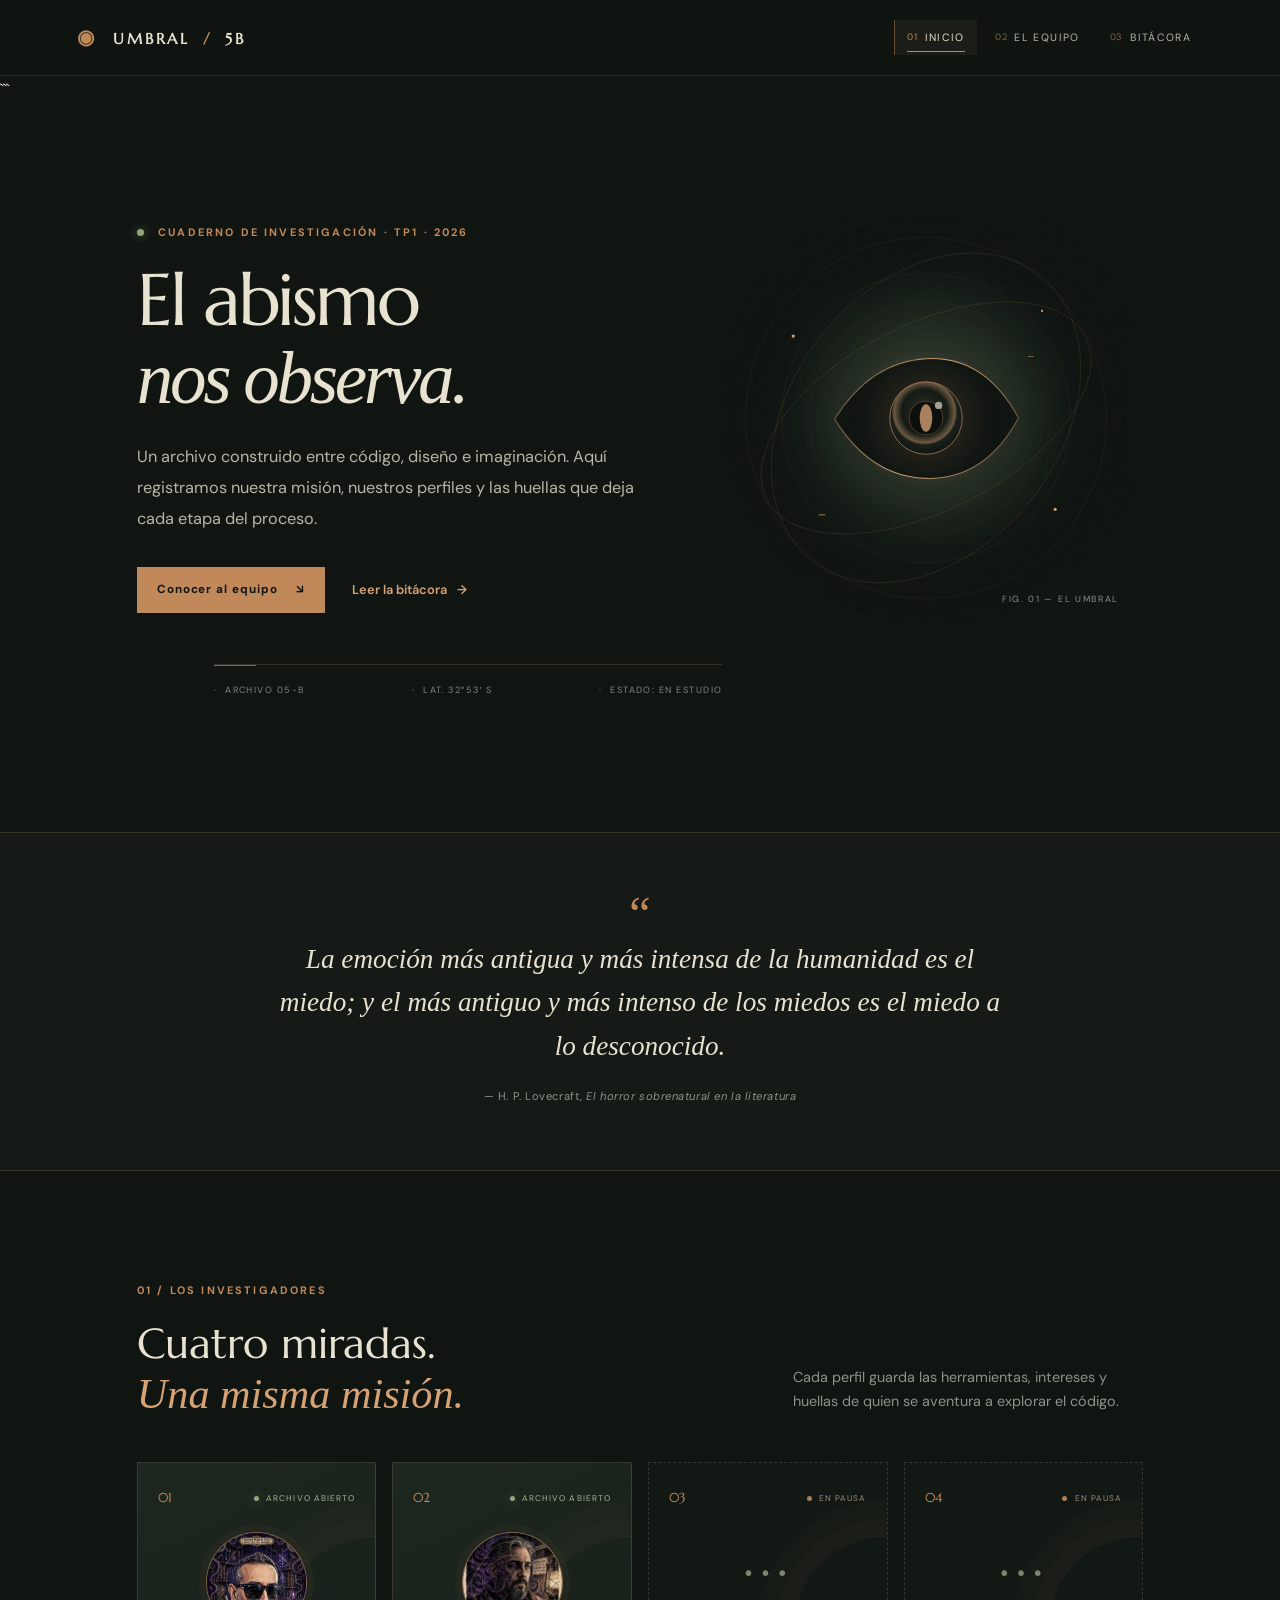
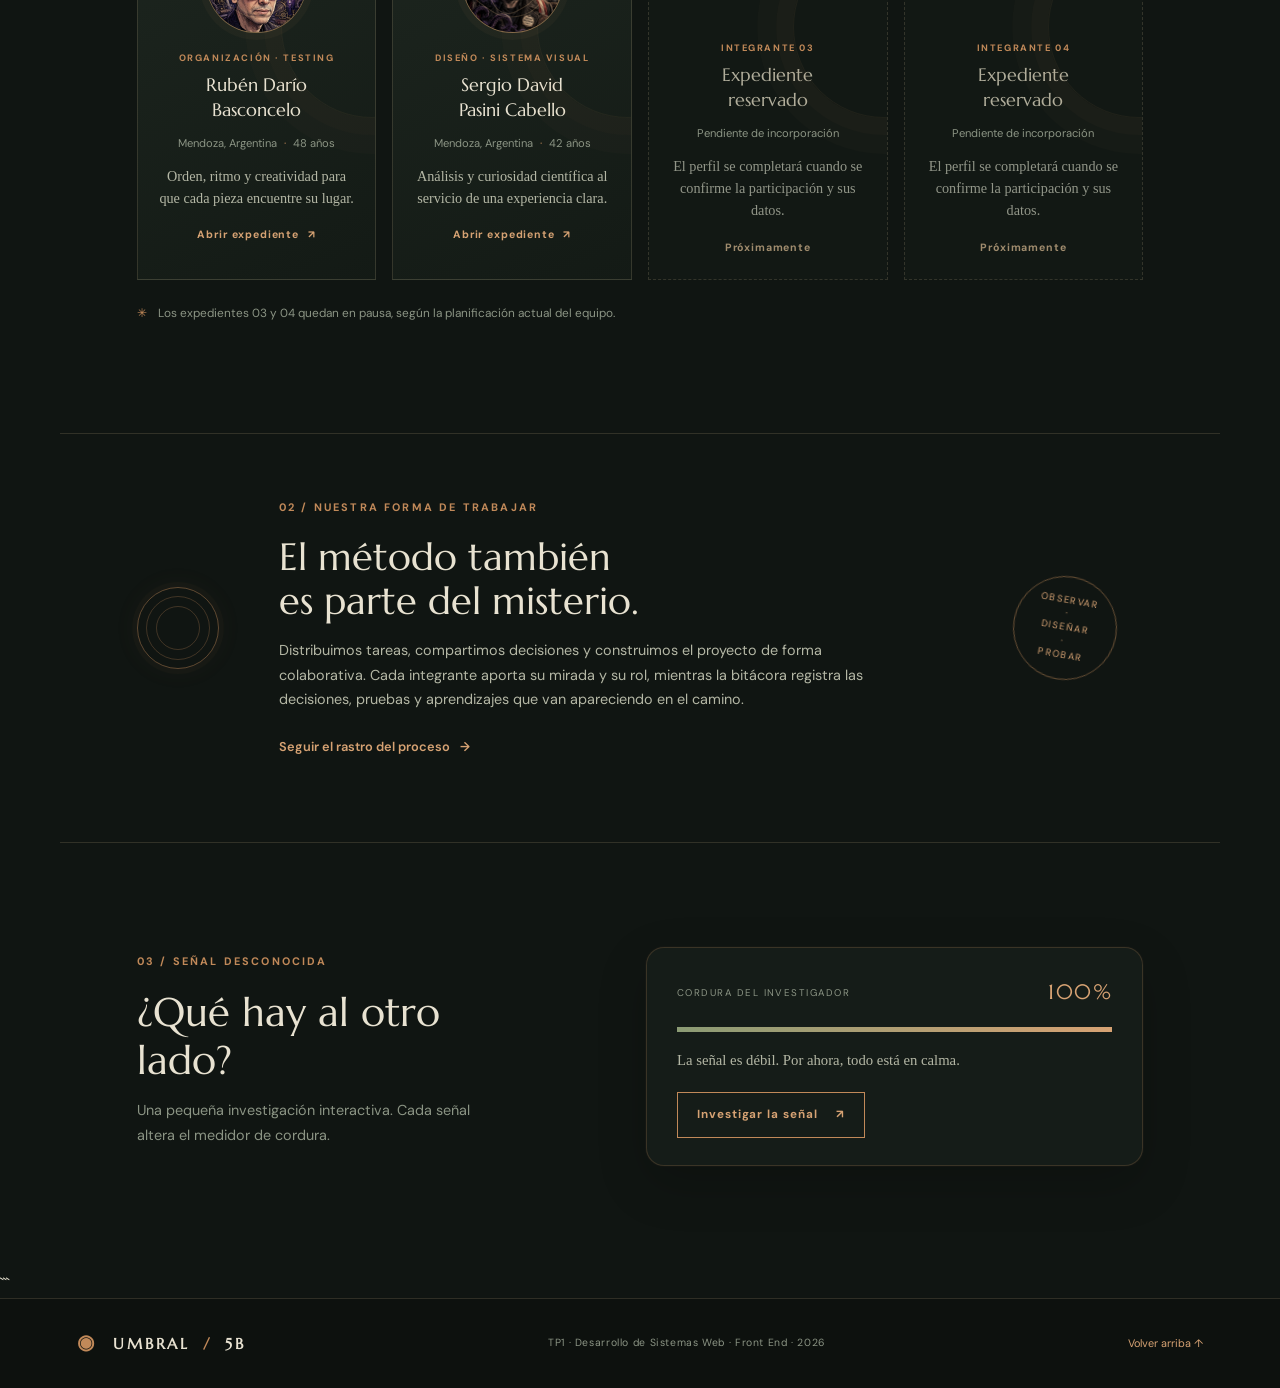
==== index.html @ a0d0832b "Merge branch 'main' of https://github.com/VaskoVegan/tp1-lovecraft-web" ====
<!doctype html>

<html lang="es">
  <head>
    <meta charset="utf-8" />
    <meta name="viewport" content="width=device-width, initial-scale=1" />
    <meta name="theme-color" content="#101512" />
    <meta
      name="description"
      content="Archivo de campo del equipo: un proyecto de Front End inspirado en los relatos de H. P. Lovecraft."
    />
    <title>Archivo de campo — Umbral 5B</title>
    <link rel="preconnect" href="https://fonts.googleapis.com" />
    <link rel="preconnect" href="https://fonts.gstatic.com" crossorigin />
    <link
      href="https://fonts.googleapis.com/css2?family=DM+Sans:wght@400;500;600;700&family=IM+Fell+English:ital@0;1&family=Marcellus&display=swap"
      rel="stylesheet"
    />
    <link rel="stylesheet" href="css/style.css" />
  </head>
  <body>
    <a class="skip-link" href="#contenido">Saltar al contenido</a>

    <nav class="navbar" aria-label="Navegación principal">
      <a class="brand" href="index.html"
        ><span class="brand-mark" aria-hidden="true">◉</span> UMBRAL
        <span class="brand-divider">/</span> 5B</a
      >
      <button
        class="menu-toggle"
        type="button"
        aria-expanded="false"
        aria-controls="nav-links"
        aria-label="Abrir menú"
      >
        ☰
      </button>
      <ul class="nav-links" id="nav-links">
        <li>
          <a class="active" href="index.html" aria-current="page">Inicio</a>
        </li>
        <li><a href="#equipo">El equipo</a></li>
        <li><a href="bitacora.html">Bitácora</a></li>
      </ul>
    </nav>

    <main id="contenido">
      ```
      <header class="hero hero-home">
        <div class="hero-copy">
          <p class="eyebrow">
            <span class="status-dot"></span> CUADERNO DE INVESTIGACIÓN · TP1 ·
            2026
          </p>
          <h1>El abismo<br /><em>nos observa.</em></h1>
          <p class="hero-lead">
            Un archivo construido entre código, diseño e imaginación. Aquí
            registramos nuestra misión, nuestros perfiles y las huellas que deja
            cada etapa del proceso.
          </p>

          <div class="hero-actions">
            <a class="button button-primary" href="#equipo"
              >Conocer al equipo <span aria-hidden="true">↘</span></a
            >
            <a class="text-link" href="bitacora.html"
              >Leer la bitácora <span aria-hidden="true">→</span></a
            >
          </div>
        </div>

        <div class="hero-art">
          <img
            class="hero-illustration"
            src="img/umbral.svg"
            alt="Ilustración de un ojo antiguo rodeado de anillos y corrientes abisales"
          />
          <span class="art-caption">FIG. 01 — EL UMBRAL</span>
        </div>

        <div class="hero-index">
          <span>ARCHIVO 05-B</span>
          <span>LAT. 32°53′ S</span>
          <span>ESTADO: EN ESTUDIO</span>
        </div>
      </header>

      <section class="quote-band" aria-label="Cita literaria">
        <span class="quote-mark">“</span>
        <blockquote>
          La emoción más antigua y más intensa de la humanidad es el miedo; y el
          más antiguo y más intenso de los miedos es el miedo a lo desconocido.
        </blockquote>
        <cite
          >— H. P. Lovecraft,
          <em>El horror sobrenatural en la literatura</em></cite
        >
      </section>

      <section class="section team-section" id="equipo">
        <div class="section-heading">
          <div>
            <p class="eyebrow">01 / LOS INVESTIGADORES</p>
            <h2>Cuatro miradas.<br /><em>Una misma misión.</em></h2>
          </div>
          <p class="section-intro">
            Cada perfil guarda las herramientas, intereses y huellas de quien se
            aventura a explorar el código.
          </p>
        </div>

        <div class="team-grid">
          <!-- RUBÉN -->
          <article class="member-card member-one">
            <div class="card-top">
              <span class="card-number">01</span>
              <span class="card-status"><i></i> ARCHIVO ABIERTO</span>
            </div>

            <div class="avatar avatar-one" aria-hidden="true">
              <img
                src="img/avatares/Avatar01.jpg"
                alt="Rubén Darío Basconcelo"
              />
            </div>

            <p class="card-kicker">ORGANIZACIÓN · TESTING</p>

            <h3>Rubén Darío<br />Basconcelo</h3>

            <p class="card-meta">Mendoza, Argentina <span>·</span> 48 años</p>

            <p class="card-description">
              Orden, ritmo y creatividad para que cada pieza encuentre su lugar.
            </p>

            <a class="card-link" href="integrante1.html"
              >Abrir expediente <span>↗</span></a
            >
          </article>

          <!-- SERGIO -->
          <article class="member-card member-two">
            <div class="card-top">
              <span class="card-number">02</span>
              <span class="card-status"><i></i> ARCHIVO ABIERTO</span>
            </div>

            <div class="avatar avatar-two" aria-hidden="true">
              <img
                src="img/avatares/Avatar02.jpg"
                alt="Sergio David Pasini Cabello"
              />
            </div>

            <p class="card-kicker">DISEÑO · SISTEMA VISUAL</p>

            <h3>Sergio David<br />Pasini Cabello</h3>

            <p class="card-meta">Mendoza, Argentina <span>·</span> 42 años</p>

            <p class="card-description">
              Análisis y curiosidad científica al servicio de una experiencia
              clara.
            </p>

            <a class="card-link" href="integrante2.html"
              >Abrir expediente <span>↗</span></a
            >
          </article>

          <!-- INTEGRANTE 03 -->
          <article class="member-card member-pending">
            <div class="card-top">
              <span class="card-number">03</span>
              <span class="card-status status-pending"><i></i> EN PAUSA</span>
            </div>

            <div class="pending-symbol" aria-hidden="true">···</div>

            <p class="card-kicker">INTEGRANTE 03</p>

            <h3>Expediente<br />reservado</h3>

            <p class="card-meta">Pendiente de incorporación</p>

            <p class="card-description">
              El perfil se completará cuando se confirme la participación y sus
              datos.
            </p>

            <span class="card-link card-link-muted">Próximamente</span>
          </article>

          <!-- INTEGRANTE 04 -->
          <article class="member-card member-pending">
            <div class="card-top">
              <span class="card-number">04</span>
              <span class="card-status status-pending"><i></i> EN PAUSA</span>
            </div>

            <div class="pending-symbol" aria-hidden="true">···</div>

            <p class="card-kicker">INTEGRANTE 04</p>

            <h3>Expediente<br />reservado</h3>

            <p class="card-meta">Pendiente de incorporación</p>

            <p class="card-description">
              El perfil se completará cuando se confirme la participación y sus
              datos.
            </p>

            <span class="card-link card-link-muted">Próximamente</span>
          </article>
        </div>

        <p class="pending-note">
          <span aria-hidden="true">✳</span> Los expedientes 03 y 04 quedan en
          pausa, según la planificación actual del equipo.
        </p>
      </section>

      <section class="mission-section">
        <div class="mission-symbol" aria-hidden="true">⌖</div>

        <div>
          <p class="eyebrow">02 / NUESTRA FORMA DE TRABAJAR</p>
          <h2>El método también<br />es parte del misterio.</h2>
          <p>
            Distribuimos tareas, compartimos decisiones y construimos el
            proyecto de forma colaborativa. Cada integrante aporta su mirada y
            su rol, mientras la bitácora registra las decisiones, pruebas y
            aprendizajes que van apareciendo en el camino.
          </p>
          <a class="text-link" href="bitacora.html"
            >Seguir el rastro del proceso <span>→</span></a
          >
        </div>

        <div class="mission-stamp">
          OBSERVAR<br />
          ·<br />
          DISEÑAR<br />
          ·<br />
          PROBAR
        </div>
      </section>

      <section class="interactive-section" aria-labelledby="signal-title">
        <div>
          <p class="eyebrow">03 / SEÑAL DESCONOCIDA</p>
          <h2 id="signal-title">¿Qué hay al otro lado?</h2>
          <p>
            Una pequeña investigación interactiva. Cada señal altera el medidor
            de cordura.
          </p>
        </div>

        <div class="signal-panel">
          <div class="signal-readout">
            <span>CORDURA DEL INVESTIGADOR</span>
            <strong id="sanity-value">100%</strong>
          </div>

          <div
            class="sanity-track"
            role="progressbar"
            aria-label="Nivel de cordura"
            aria-valuemin="0"
            aria-valuemax="100"
            aria-valuenow="100"
          >
            <span id="sanity-bar"></span>
          </div>

          <p id="sanity-text" aria-live="polite">
            La señal es débil. Por ahora, todo está en calma.
          </p>

          <button
            class="button button-outline"
            id="btn-investigate"
            type="button"
          >
            Investigar la señal <span>↗</span>
          </button>
        </div>
      </section>
      ```
    </main>

    <footer class="site-footer">
      <a class="brand" href="index.html"
        ><span class="brand-mark">◉</span> UMBRAL
        <span class="brand-divider">/</span> 5B</a
      >
      <p>TP1 · Desarrollo de Sistemas Web · Front End · 2026</p>
      <a class="back-top" href="#contenido">Volver arriba ↑</a>
    </footer>

    <script src="js/index.js" defer></script>
  </body>
</html>
---- css/style.css ----
:root {
  color-scheme: dark;
  --ink: #101512;
  --ink-raised: #151c18;
  --ink-soft: #1b241e;
  --paper: #e8e2d1;
  --paper-dim: #b4b7a5;
  --muted: #8b9484;
  --copper: #c18959;
  --copper-bright: #d6a273;
  --line: rgba(210, 190, 151, 0.17);
  --display: "Marcellus", Georgia, serif;
  --serif: "IM Fell English", Georgia, serif;
  --sans: "DM Sans", Arial, sans-serif;
  --wrap: 1160px;
  --nav-height: 76px;
}
* {
  box-sizing: border-box;
}
html {
  scroll-behavior: smooth;
  scroll-padding-top: calc(var(--nav-height) + 16px);
}
body {
  margin: 0;
  background: var(--ink);
  color: var(--paper);
  font-family: var(--sans);
  font-size: 16px;
  line-height: 1.7;
  overflow-x: hidden;
}
body::before {
  position: fixed;
  inset: 0;
  z-index: -1;
  pointer-events: none;
  content: "";
  opacity: 0.2;
  background-image: radial-gradient(
    rgba(228, 210, 171, 0.14) 0.55px,
    transparent 0.55px
  );
  background-size: 5px 5px;
}
a {
  color: inherit;
}
button {
  font: inherit;
}
.skip-link {
  position: absolute;
  top: -100px;
  left: 12px;
  z-index: 1200;
  padding: 10px 16px;
  background: var(--paper);
  color: var(--ink);
}
.skip-link:focus {
  top: 12px;
}
.navbar {
  height: var(--nav-height);
  padding: 0 max(6vw, calc((100vw - var(--wrap)) / 2));
  display: flex;
  align-items: center;
  justify-content: space-between;
  position: sticky;
  top: 0;
  z-index: 100;
  background: rgba(16, 21, 18, 0.91);
  backdrop-filter: blur(14px);
  border-bottom: 1px solid var(--line);
}
.brand {
  text-decoration: none;
  font-family: var(--display);
  font-size: 0.91rem;
  letter-spacing: 0.19em;
  font-weight: 700;
  white-space: nowrap;
}
.brand-mark {
  color: var(--copper);
  font-size: 1.25rem;
  margin-right: 9px;
}
.brand-divider {
  color: var(--copper);
  padding: 0 5px;
}
.nav-links {
  display: flex;
  align-items: center;
  gap: 34px;
  list-style: none;
  padding: 0;
  margin: 0;
}
.nav-links a {
  text-decoration: none;
  color: var(--paper-dim);
  font-size: 0.78rem;
  letter-spacing: 0.08em;
  transition: color 0.2s;
}
.nav-links a:hover,
.nav-links a.active {
  color: var(--copper-bright);
}
.menu-toggle {
  display: none;
  color: var(--paper);
  border: 1px solid var(--line);
  background: transparent;
  padding: 7px 12px;
}
.hero {
  max-width: var(--wrap);
  margin: auto;
  position: relative;
}
.hero-home {
  min-height: 610px;
  padding: 105px 6vw 105px;
  display: grid;
  grid-template-columns: 1.08fr 0.92fr;
  align-items: center;
  gap: 5vw;
}
.hero-copy {
  position: relative;
  z-index: 1;
}
.eyebrow {
  margin: 0 0 19px;
  color: var(--copper);
  font-size: 0.68rem;
  letter-spacing: 0.2em;
  font-weight: 700;
}
.status-dot,
.card-status i {
  display: inline-block;
  width: 7px;
  height: 7px;
  border-radius: 50%;
  background: #93a77b;
  box-shadow: 0 0 10px rgba(147, 167, 123, 0.55);
  margin-right: 9px;
}
.hero h1,
.journal-hero h1,
.profile-hero h1 {
  font-family: var(--display);
  font-weight: 400;
  font-size: clamp(3rem, 5.7vw, 5.35rem);
  line-height: 1.07;
  letter-spacing: -0.045em;
  margin: 0 0 24px;
}
.hero h1 em,
.journal-hero h1 em,
.profile-hero h1 em {
  font-family: var(--serif);
  font-weight: 400;
  color: var(--copper-bright);
}
.hero-lead {
  color: var(--paper-dim);
  font-size: 1.02rem;
  line-height: 1.9;
  max-width: 530px;
}
.hero-actions {
  display: flex;
  align-items: center;
  gap: 27px;
  margin-top: 32px;
}
.button {
  display: inline-flex;
  justify-content: center;
  align-items: center;
  gap: 18px;
  min-height: 46px;
  padding: 0 19px;
  border: 1px solid transparent;
  text-decoration: none;
  font-size: 0.73rem;
  font-weight: 700;
  letter-spacing: 0.08em;
  transition:
    background 0.25s,
    border-color 0.25s,
    color 0.25s,
    transform 0.25s;
  cursor: pointer;
}
.button:hover {
  transform: translateY(-2px);
}
.button-primary {
  background: var(--copper);
  color: var(--ink);
}
.button-primary:hover {
  background: var(--copper-bright);
}
.button-outline {
  border-color: var(--copper);
  background: transparent;
  color: var(--copper-bright);
}
.button-outline:hover {
  background: rgba(193, 137, 89, 0.12);
}
.text-link {
  color: var(--copper-bright);
  text-decoration: none;
  font-size: 0.8rem;
  font-weight: 600;
}
.text-link span {
  display: inline-block;
  margin-left: 7px;
  transition: transform 0.2s;
}
.text-link:hover span {
  transform: translateX(4px);
}
.hero-art {
  width: min(100%, 420px);
  aspect-ratio: 1;
  position: relative;
  margin: auto;
  display: grid;
  place-items: center;
  background: radial-gradient(
    ellipse at 52% 47%,
    rgba(94, 116, 89, 0.3),
    rgba(20, 33, 27, 0.08) 45%,
    transparent 70%
  );
}
.hero-illustration {
  position: relative;
  z-index: 1;
  width: 100%;
  height: 100%;
  object-fit: contain;
  animation: drift 100s linear infinite;
}
.hero-art::before {
  content: "";
  position: absolute;
  width: 72%;
  height: 72%;
  border-radius: 50%;
  background: repeating-radial-gradient(
    ellipse at center,
    transparent 0 23px,
    rgba(172, 147, 104, 0.14) 24px 25px,
    transparent 26px 37px
  );
  animation: drift 18s linear infinite;
}
.orbit {
  position: absolute;
  border: 1px solid rgba(193, 137, 89, 0.22);
  border-radius: 50%;
}
.orbit-one {
  width: 89%;
  height: 48%;
  transform: rotate(-28deg);
}
.orbit-two {
  width: 62%;
  height: 97%;
  transform: rotate(38deg);
}
.eye {
  width: 49%;
  height: 27%;
  border: 1px solid rgba(214, 162, 115, 0.75);
  border-radius: 100% 8% 100% 8%;
  transform: rotate(45deg);
  display: grid;
  place-items: center;
  background: radial-gradient(
    ellipse,
    rgba(193, 137, 89, 0.14),
    rgba(16, 21, 18, 0.88) 68%
  );
  box-shadow:
    0 0 55px rgba(193, 137, 89, 0.12),
    inset 0 0 27px rgba(193, 137, 89, 0.08);
  animation: watch 6s ease-in-out infinite;
}
.eye span {
  width: 35%;
  aspect-ratio: 1;
  border: 1px solid var(--copper-bright);
  border-radius: 50%;
  background: radial-gradient(
    circle at 48% 48%,
    #c18959 0 7%,
    #7e583a 9% 24%,
    #171d18 27% 57%,
    rgba(193, 137, 89, 0.6) 60%,
    transparent 64%
  );
  box-shadow: 0 0 22px rgba(214, 162, 115, 0.25);
}
.art-caption {
  position: absolute;
  bottom: 5%;
  right: 4%;
  color: var(--muted);
  font-size: 0.56rem;
  letter-spacing: 0.19em;
}
.hero-index {
  position: absolute;
  bottom: 28px;
  left: 6vw;
  right: 6vw;
  display: flex;
  justify-content: space-between;
  border-top: 1px solid var(--line);
  padding-top: 12px;
  color: #7e897d;
  font-size: 0.57rem;
  letter-spacing: 0.16em;
}
.quote-band {
  padding: 57px 24px 62px;
  text-align: center;
  background: #151a16;
  border-top: 1px solid var(--line);
  border-bottom: 1px solid var(--line);
}
.quote-mark {
  display: block;
  color: var(--copper);
  font-family: var(--serif);
  font-size: 3rem;
  line-height: 1;
}
.quote-band blockquote {
  max-width: 740px;
  margin: 0 auto 13px;
  color: var(--paper);
  font-family: var(--serif);
  font-size: clamp(1.2rem, 2.2vw, 1.7rem);
  font-style: italic;
  line-height: 1.6;
}
.quote-band cite {
  color: var(--muted);
  font-size: 0.7rem;
  font-style: normal;
  letter-spacing: 0.05em;
}
.section {
  max-width: var(--wrap);
  margin: auto;
  padding: 110px 6vw;
}
.section-heading {
  display: flex;
  align-items: end;
  justify-content: space-between;
  gap: 40px;
  margin-bottom: 43px;
}
.section-heading h2,
.mission-section h2,
.interactive-section h2,
.profile-interaction h2,
.data-panel h2,
.journal-entry h2 {
  font-family: var(--display);
  font-size: clamp(2rem, 3.3vw, 3.1rem);
  font-weight: 400;
  line-height: 1.18;
  margin: 0;
}
.section-heading h2 em {
  font-family: var(--serif);
  color: var(--copper-bright);
}
.section-intro {
  max-width: 350px;
  color: var(--muted);
  font-size: 0.9rem;
  margin: 0 0 5px;
}
.team-grid {
  display: grid;
  grid-template-columns: repeat(4, minmax(0, 1fr));
  gap: 16px;
}
.member-card {
  min-height: 410px;
  position: relative;
  overflow: hidden;
  padding: 22px 20px;
  background: linear-gradient(
    155deg,
    rgba(31, 40, 33, 0.96),
    rgba(20, 27, 22, 0.97)
  );
  border: 1px solid var(--line);
  transition:
    transform 0.3s,
    border-color 0.3s,
    box-shadow 0.3s;
}
.member-card::after {
  content: "";
  position: absolute;
  width: 180px;
  height: 180px;
  right: -88px;
  top: 73px;
  border: 1px solid rgba(193, 137, 89, 0.08);
  border-radius: 50%;
  box-shadow:
    0 0 0 17px rgba(193, 137, 89, 0.025),
    0 0 0 36px rgba(193, 137, 89, 0.02);
  pointer-events: none;
}
.member-card:hover {
  transform: translateY(-5px);
  border-color: rgba(193, 137, 89, 0.5);
  box-shadow: 0 18px 44px rgba(0, 0, 0, 0.22);
}
.card-top {
  height: 29px;
  display: flex;
  justify-content: space-between;
  align-items: center;
}
.card-number {
  font-family: var(--display);
  font-size: 0.8rem;
  color: var(--copper);
}
.card-status {
  font-size: 0.52rem;
  letter-spacing: 0.13em;
  color: #a9b59c;
}
.card-status i {
  width: 5px;
  height: 5px;
  margin-right: 4px;
}
.status-pending {
  color: #a08c6e;
}
.status-pending i {
  background: #aa8055;
  box-shadow: none;
}
.avatar {
  position: relative;
  width: 101px;
  height: 101px;
  margin: 18px auto 18px;
  border-radius: 50%;
  display: grid;
  place-items: center;
  overflow: hidden;
  border: 1px solid rgba(207, 157, 107, 0.55);
  box-shadow:
    inset 0 0 30px rgba(193, 137, 89, 0.17),
    0 0 0 7px rgba(193, 137, 89, 0.045);
  background: radial-gradient(circle at 50% 40%, #374439, #18231b 65%, #111713);
}
.avatar::before,
.avatar::after {
  position: absolute;
  content: "";
  width: 70px;
  height: 70px;
  border: 1px solid rgba(210, 175, 128, 0.21);
  border-radius: 42% 58% 63% 37%;
  transform: rotate(35deg);
}
.avatar::after {
  width: 53px;
  height: 53px;
  transform: rotate(-30deg);
}
.avatar span {
  position: relative;
  z-index: 1;
  color: var(--paper);
  font-family: var(--display);
  font-size: 1.28rem;
  letter-spacing: 0.12em;
}
.avatar b {
  position: absolute;
  z-index: 1;
  top: 5px;
  right: 16px;
  color: var(--copper-bright);
  font-size: 0.78rem;
  font-weight: 400;
}
.avatar-two {
  background: radial-gradient(circle at 50% 40%, #443f32, #24291f 65%, #121713);
}
.card-kicker {
  margin: 8px 0 7px;
  text-align: center;
  color: var(--copper);
  font-size: 0.58rem;
  letter-spacing: 0.17em;
  font-weight: 700;
}
.member-card h3 {
  min-height: 53px;
  margin: 0;
  text-align: center;
  font-family: var(--display);
  font-size: 1.15rem;
  font-weight: 400;
  line-height: 1.34;
}
.card-meta {
  text-align: center;
  color: var(--muted);
  font-size: 0.7rem;
  margin: 8px 0;
}
.card-meta span {
  color: var(--copper);
  padding: 0 4px;
}
.card-description {
  max-width: 230px;
  margin: 12px auto 17px;
  text-align: center;
  color: var(--paper-dim);
  font-family: var(--serif);
  font-size: 0.89rem;
  line-height: 1.55;
}
.card-link {
  position: relative;
  z-index: 1;
  display: block;
  width: max-content;
  margin: 0 auto;
  color: var(--copper-bright);
  text-decoration: none;
  font-size: 0.66rem;
  letter-spacing: 0.08em;
  font-weight: 700;
}
.card-link span {
  margin-left: 5px;
}
.member-pending {
  background: rgba(21, 28, 24, 0.58);
  border-style: dashed;
}
.pending-symbol {
  height: 119px;
  display: grid;
  place-items: center;
  color: #7f846f;
  font-family: var(--serif);
  font-size: 3rem;
  letter-spacing: 0.1em;
}
.member-pending h3 {
  color: #b0ad9b;
}
.member-pending .card-description {
  color: #929689;
}
.card-link-muted {
  color: #a08c6e;
}
.pending-note {
  color: var(--muted);
  font-size: 0.74rem;
  margin: 23px 0 0;
}
.pending-note span {
  color: var(--copper);
  margin-right: 8px;
}
.mission-section {
  max-width: var(--wrap);
  margin: auto;
  padding: 64px 6vw 83px;
  display: grid;
  grid-template-columns: 110px 1fr 130px;
  align-items: center;
  gap: 32px;
  border-top: 1px solid var(--line);
  border-bottom: 1px solid var(--line);
}
.mission-symbol {
  display: grid;
  place-items: center;
  width: 74px;
  height: 74px;
  border: 1px solid rgba(193, 137, 89, 0.34);
  border-radius: 50%;
  color: var(--copper);
  font-family: var(--serif);
  font-size: 2rem;
}
.mission-section h2 {
  font-size: 2.35rem;
}
.mission-section > div:nth-child(2) > p:not(.eyebrow) {
  max-width: 620px;
  color: var(--paper-dim);
  font-size: 0.9rem;
}
.mission-section .text-link {
  display: inline-block;
  margin-top: 10px;
}
.mission-stamp,
.aside-stamp {
  width: 104px;
  height: 104px;
  border: 1px solid rgba(193, 137, 89, 0.5);
  border-radius: 50%;
  display: grid;
  place-content: center;
  text-align: center;
  color: var(--copper-bright);
  font-size: 0.59rem;
  line-height: 1.45;
  letter-spacing: 0.15em;
  transform: rotate(10deg);
}
.interactive-section {
  max-width: var(--wrap);
  margin: auto;
  padding: 104px 6vw;
  display: grid;
  grid-template-columns: 0.9fr 1.1fr;
  align-items: center;
  gap: 8vw;
}
.interactive-section h2 {
  font-size: 2.5rem;
}
.interactive-section > div:first-child > p:last-child {
  max-width: 370px;
  color: var(--muted);
  font-size: 0.9rem;
}
.signal-panel {
  padding: 27px 30px;
  background: var(--ink-raised);
  border: 1px solid var(--line);
}
.signal-readout {
  display: flex;
  justify-content: space-between;
  align-items: center;
  font-size: 0.61rem;
  letter-spacing: 0.15em;
  color: var(--muted);
}
.signal-readout strong {
  color: var(--copper-bright);
  font-family: var(--display);
  font-size: 1.3rem;
  font-weight: 400;
}
.sanity-track {
  height: 5px;
  margin: 16px 0;
  background: #090c0a;
  overflow: hidden;
}
.sanity-track span {
  display: block;
  width: 100%;
  height: 100%;
  background: linear-gradient(90deg, #8b9b74, var(--copper-bright));
  transition: width 0.6s ease;
}
.signal-panel > p {
  min-height: 25px;
  color: var(--paper-dim);
  font-family: var(--serif);
  font-size: 0.92rem;
}
.signal-panel .button {
  margin-top: 5px;
}
.profile-page {
  max-width: var(--wrap);
  margin: auto;
  padding: 38px 6vw 20px;
}
.back-link {
  display: inline-block;
  margin-bottom: 36px;
  color: var(--muted);
  font-size: 0.76rem;
  text-decoration: none;
}
.back-link:hover,
.profile-pagination a:hover {
  color: var(--copper-bright);
}
.profile-hero {
  position: relative;
  display: grid;
  grid-template-columns: 210px 1fr 90px;
  align-items: center;
  gap: 32px;
  padding: 8px 0 48px;
  border-bottom: 1px solid var(--line);
}
.profile-portrait {
  position: relative;
  display: grid;
  place-items: center;
  overflow: hidden;
  border: 1px solid rgba(207, 157, 107, 0.55);
  border-radius: 50%;
  box-shadow:
    inset 0 0 30px rgba(193, 137, 89, 0.17),
    0 0 0 7px rgba(193, 137, 89, 0.045);
  width: 172px;
  height: 172px;
  margin: 0;
}
.profile-portrait::before,
.profile-portrait::after {
  position: absolute;
  content: "";
  width: 70%;
  height: 70%;
  border: 1px solid rgba(210, 175, 128, 0.21);
  border-radius: 42% 58% 63% 37%;
  transform: rotate(35deg);
}
.profile-portrait::after {
  width: 53%;
  height: 53%;
  transform: rotate(-30deg);
}
.profile-portrait span {
  position: relative;
  z-index: 1;
  font-size: 2.2rem;
}
.profile-portrait b {
  position: absolute;
  z-index: 1;
  top: 8%;
  right: 17%;
  color: var(--copper-bright);
  font-size: 0.9rem;
  font-weight: 400;
}
.profile-hero h1 {
  font-size: clamp(2.6rem, 5vw, 4.6rem);
  margin-bottom: 15px;
}
.profile-location {
  color: var(--paper-dim);
  font-size: 0.83rem;
}
.profile-location span {
  padding: 0 8px;
  color: var(--copper);
}
.profile-role {
  margin-top: 20px;
  color: var(--copper);
  font-size: 0.66rem;
  letter-spacing: 0.17em;
  font-weight: 700;
}
.profile-role span {
  color: #766951;
  padding: 0 6px;
}
.profile-index {
  text-align: right;
  color: var(--muted);
  font-size: 0.56rem;
  line-height: 1.8;
  letter-spacing: 0.14em;
}
.profile-index span {
  color: var(--copper);
}
.profile-intro {
  display: flex;
  align-items: center;
  gap: 17px;
  padding: 36px 0 10px;
}
.profile-intro .quote-mark {
  font-size: 3.3rem;
}
.profile-intro p {
  font-family: var(--serif);
  font-size: 1.33rem;
  font-style: italic;
  color: var(--paper-dim);
}
.profile-data {
  display: grid;
  grid-template-columns: 1.15fr 0.9fr 0.9fr;
  gap: 15px;
  padding: 20px 0 68px;
}
.data-panel {
  min-height: 300px;
  padding: 24px 21px;
  background: var(--ink-raised);
  border: 1px solid var(--line);
}
.data-panel .eyebrow {
  font-size: 0.6rem;
}
.data-panel h2 {
  font-size: 1.45rem;
  min-height: 69px;
}
.detail-list {
  list-style: none;
  padding: 0;
  margin: 22px 0 0;
}
.detail-list li {
  display: flex;
  align-items: baseline;
  gap: 10px;
  padding: 9px 0;
  border-top: 1px solid rgba(210, 190, 151, 0.1);
  font-size: 0.78rem;
  line-height: 1.5;
  color: var(--paper-dim);
}
.detail-list li span {
  flex: 0 0 23px;
  color: var(--copper);
  font-family: var(--display);
  font-size: 0.65rem;
}
.profile-interaction {
  display: grid;
  grid-template-columns: 1fr 1fr;
  gap: 8vw;
  align-items: center;
  padding: 42px 0 56px;
  border-top: 1px solid var(--line);
}
.profile-interaction h2 {
  font-size: 2.15rem;
}
.profile-interaction > div:first-child > p:last-child {
  color: var(--muted);
  font-size: 0.86rem;
}
.pulse-console,
.oracle-console {
  min-height: 220px;
  padding: 23px 28px;
  text-align: center;
  background: linear-gradient(145deg, #18211a, #111713);
  border: 1px solid var(--line);
}
.pulse-orb {
  width: 58px;
  height: 58px;
  margin: 0 auto 12px;
  border: 1px solid rgba(214, 162, 115, 0.5);
  border-radius: 50%;
  display: grid;
  place-items: center;
}
.pulse-orb span {
  width: 12px;
  height: 12px;
  border-radius: 50%;
  background: var(--copper);
  box-shadow: 0 0 17px rgba(214, 162, 115, 0.4);
}
.pulse-orb.is-active {
  animation: pulse 1s ease-in-out 3;
}
.pulse-console p,
.oracle-console p {
  min-height: 27px;
  color: var(--paper-dim);
  font-family: var(--serif);
  font-style: italic;
  font-size: 0.9rem;
}
.pulse-console .button,
.oracle-console .button {
  min-height: 40px;
}
.star-map {
  height: 83px;
  color: var(--copper-bright);
  font-family: var(--serif);
  font-size: 1.3rem;
  line-height: 1.7;
  letter-spacing: 0.4em;
  text-shadow: 0 0 12px rgba(214, 162, 115, 0.3);
}
.star-map.is-active {
  animation: star-flicker 0.8s ease-in-out 2;
}
.profile-pagination {
  display: flex;
  justify-content: space-between;
  border-top: 1px solid var(--line);
  padding: 19px 0 32px;
}
.profile-pagination a {
  color: var(--muted);
  text-decoration: none;
  font-size: 0.73rem;
}
.journal-hero {
  max-width: var(--wrap);
  margin: auto;
  padding: 100px 6vw 58px;
}
.journal-hero h1 {
  font-size: clamp(3.5rem, 7vw, 6rem);
}
.journal-hero > p:not(.eyebrow) {
  max-width: 540px;
  color: var(--paper-dim);
}
.journal-meta {
  display: flex;
  gap: 35px;
  margin-top: 35px;
  padding-top: 13px;
  border-top: 1px solid var(--line);
  color: var(--muted);
  font-size: 0.59rem;
  letter-spacing: 0.15em;
}
.journal-content {
  max-width: var(--wrap);
  margin: auto;
  padding: 25px 6vw 100px;
  display: grid;
  grid-template-columns: 1fr 180px;
  gap: 9vw;
}
.journal-timeline {
  border-left: 1px solid rgba(193, 137, 89, 0.38);
}
.journal-entry {
  position: relative;
  padding: 3px 0 48px 37px;
}
.entry-marker {
  position: absolute;
  top: 0;
  left: -18px;
  width: 35px;
  height: 35px;
  display: grid;
  place-items: center;
  border: 1px solid var(--copper);
  border-radius: 50%;
  background: var(--ink);
  color: var(--copper-bright);
  font-family: var(--display);
  font-size: 0.7rem;
}
.entry-body .eyebrow {
  margin-bottom: 11px;
}
.journal-entry h2 {
  font-size: 1.8rem;
}
.journal-entry p:not(.eyebrow) {
  color: var(--paper-dim);
  font-size: 0.88rem;
  line-height: 1.85;
}
.entry-note {
  margin-top: 22px;
  padding: 18px 20px;
  background: var(--ink-raised);
  border-left: 2px solid var(--copper);
  color: var(--paper-dim);
  font-size: 0.79rem;
}
.entry-note strong {
  color: var(--copper-bright);
  font-family: var(--display);
  font-weight: 400;
}
.entry-note ul {
  padding-left: 19px;
  margin: 10px 0 0;
}
.entry-note li {
  padding: 4px 0;
}
.entry-note b {
  color: var(--paper);
}
.journal-open h2 {
  color: var(--copper-bright);
}
.journal-aside {
  padding-top: 26px;
}
.journal-aside .aside-stamp {
  margin: 0 auto 24px;
}
.journal-aside p {
  color: var(--muted);
  font-family: var(--serif);
  font-style: italic;
  font-size: 0.9rem;
}
.journal-aside .text-link {
  display: inline-block;
  margin-top: 12px;
  font-size: 0.72rem;
}
.site-footer {
  min-height: 90px;
  display: flex;
  align-items: center;
  justify-content: space-between;
  gap: 20px;
  padding: 20px max(6vw, calc((100vw - var(--wrap)) / 2));
  border-top: 1px solid var(--line);
  background: #0d110e;
}
.site-footer p {
  color: var(--muted);
  font-size: 0.65rem;
  letter-spacing: 0.06em;
}
.back-top {
  color: var(--copper-bright);
  text-decoration: none;
  font-size: 0.68rem;
}
@keyframes drift {
  to {
    transform: rotate(360deg);
  }
}
@keyframes watch {
  0%,
  100% {
    transform: rotate(45deg) scale(1);
  }
  50% {
    transform: rotate(45deg) scale(1.035);
  }
}
@keyframes pulse {
  0%,
  100% {
    box-shadow: 0 0 0 0 rgba(193, 137, 89, 0.12);
    transform: scale(1);
  }
  50% {
    box-shadow: 0 0 0 17px rgba(193, 137, 89, 0.04);
    transform: scale(1.08);
  }
}
@keyframes star-flicker {
  0%,
  100% {
    opacity: 1;
  }
  50% {
    opacity: 0.45;
    filter: brightness(1.7);
  }
}
@media (max-width: 1200px) {
  :root {
    --wrap: 1000px;
  }
  .hero-home {
    min-height: 570px;
  }
  .team-grid {
    grid-template-columns: repeat(2, minmax(0, 1fr));
    gap: 18px;
  }
  .member-card {
    min-height: 390px;
    padding: 24px;
  }
  .avatar {
    width: 94px;
    height: 94px;
  }
  .profile-data {
    grid-template-columns: 1fr 1fr;
  }
  .data-panel:first-child {
    grid-row: span 2;
  }
  .data-panel {
    min-height: 260px;
  }
  .data-panel:first-child {
    min-height: 535px;
  }
  .journal-content {
    gap: 6vw;
  }
}
@media (max-width: 900px) {
  :root {
    --nav-height: 68px;
  }
  .navbar {
    padding: 0 5vw;
  }
  .hero-home {
    min-height: unset;
    padding: 85px 7vw 90px;
    grid-template-columns: 1fr 1fr;
    gap: 2vw;
  }
  .hero h1 {
    font-size: clamp(2.8rem, 7vw, 4rem);
  }
  .hero-art {
    width: 100%;
  }
  .hero-index {
    left: 7vw;
    right: 7vw;
  }
  .section {
    padding: 85px 7vw;
  }
  .mission-section {
    padding: 53px 7vw;
    grid-template-columns: 75px 1fr;
    gap: 22px;
  }
  .mission-stamp {
    display: none;
  }
  .interactive-section {
    padding: 80px 7vw;
    gap: 5vw;
  }
  .profile-page {
    padding-left: 7vw;
    padding-right: 7vw;
  }
  .profile-hero {
    grid-template-columns: 150px 1fr 60px;
    gap: 20px;
  }
  .profile-portrait {
    width: 135px;
    height: 135px;
  }
  .profile-data {
    gap: 12px;
  }
  .data-panel {
    padding: 20px 17px;
  }
  .journal-hero {
    padding: 80px 7vw 48px;
  }
  .journal-content {
    padding: 20px 7vw 80px;
    grid-template-columns: 1fr 125px;
    gap: 5vw;
  }
  .aside-stamp {
    width: 94px;
    height: 94px;
  }
  .site-footer {
    padding-left: 5vw;
    padding-right: 5vw;
  }
}
@media (max-width: 620px) {
  .navbar {
    height: 64px;
  }
  .menu-toggle {
    display: block;
  }
  .nav-links {
    display: none;
    position: absolute;
    top: 63px;
    left: 0;
    right: 0;
    padding: 12px 6vw 19px;
    background: rgba(16, 21, 18, 0.98);
    border-bottom: 1px solid var(--line);
    flex-direction: column;
    align-items: flex-start;
    gap: 0;
  }
  .nav-links.is-open {
    display: flex;
  }
  .nav-links li {
    width: 100%;
  }
  .nav-links a {
    display: block;
    width: 100%;
    padding: 12px 0;
  }
  .hero-home {
    padding: 61px 7vw 73px;
    grid-template-columns: 1fr;
    gap: 0;
  }
  .hero-copy {
    max-width: 520px;
  }
  .hero .eyebrow {
    font-size: 0.59rem;
  }
  .hero h1 {
    font-size: clamp(2.75rem, 12vw, 4rem);
  }
  .hero-lead {
    font-size: 0.9rem;
  }
  .hero-art {
    width: min(78vw, 340px);
    margin: 4px auto 5px;
  }
  .hero-index {
    bottom: 17px;
    left: 7vw;
    right: 7vw;
    font-size: 0.48rem;
    letter-spacing: 0.08em;
  }
  .quote-band {
    padding: 43px 7vw;
  }
  .quote-band blockquote {
    font-size: 1.18rem;
  }
  .section {
    padding: 73px 7vw;
  }
  .section-heading {
    display: block;
    margin-bottom: 30px;
  }
  .section-heading h2 {
    font-size: 2.45rem;
  }
  .section-intro {
    margin-top: 15px;
    font-size: 0.83rem;
  }
  .team-grid {
    grid-template-columns: 1fr 1fr;
    gap: 11px;
  }
  .member-card {
    min-height: 361px;
    padding: 15px 11px;
  }
  .card-status {
    font-size: 0.43rem;
    letter-spacing: 0.06em;
  }
  .card-status i {
    margin-right: 3px;
  }
  .avatar {
    width: 76px;
    height: 76px;
    margin: 15px auto;
  }
  .avatar span {
    font-size: 1rem;
  }
  .avatar b {
    right: 10px;
  }
  .card-kicker {
    font-size: 0.47rem;
    letter-spacing: 0.1em;
  }
  .member-card h3 {
    font-size: 0.97rem;
    min-height: 46px;
  }
  .card-meta {
    font-size: 0.6rem;
  }
  .card-description {
    font-size: 0.78rem;
    min-height: 48px;
  }
  .card-link {
    font-size: 0.58rem;
    letter-spacing: 0.03em;
  }
  .pending-symbol {
    height: 106px;
  }
  .pending-note {
    font-size: 0.68rem;
  }
  .mission-section {
    padding: 45px 7vw;
    grid-template-columns: 1fr;
    gap: 16px;
  }
  .mission-symbol {
    width: 53px;
    height: 53px;
    font-size: 1.5rem;
  }
  .mission-section h2 {
    font-size: 2rem;
  }
  .mission-section > div:nth-child(2) > p:not(.eyebrow) {
    font-size: 0.82rem;
  }
  .interactive-section {
    padding: 68px 7vw;
    grid-template-columns: 1fr;
    gap: 21px;
  }
  .interactive-section h2 {
    font-size: 2.1rem;
  }
  .signal-panel {
    padding: 22px 19px;
  }
  .profile-page {
    padding: 27px 6vw 10px;
  }
  .back-link {
    margin-bottom: 22px;
  }
  .profile-hero {
    grid-template-columns: 83px 1fr;
    gap: 15px;
    padding-bottom: 27px;
  }
  .profile-portrait {
    width: 78px;
    height: 78px;
  }
  .profile-portrait span {
    font-size: 1.15rem;
  }
  .profile-portrait b {
    right: 8px;
    top: 2px;
  }
  .profile-hero .eyebrow {
    font-size: 0.49rem;
    letter-spacing: 0.12em;
    margin-bottom: 11px;
  }
  .profile-hero h1 {
    font-size: clamp(1.8rem, 8.2vw, 2.7rem);
    letter-spacing: -0.04em;
    margin-bottom: 8px;
  }
  .profile-location {
    font-size: 0.66rem;
  }
  .profile-role {
    font-size: 0.49rem;
    line-height: 1.6;
    letter-spacing: 0.1em;
    margin-top: 11px;
  }
  .profile-index {
    position: absolute;
    right: 0;
    bottom: 12px;
    font-size: 0.42rem;
  }
  .profile-intro {
    gap: 11px;
    padding: 22px 0 5px;
  }
  .profile-intro .quote-mark {
    font-size: 2.6rem;
  }
  .profile-intro p {
    font-size: 1.06rem;
  }
  .profile-data {
    grid-template-columns: 1fr 1fr;
    gap: 10px;
    padding: 15px 0 48px;
  }
  .data-panel {
    min-height: 255px;
    padding: 17px 13px;
  }
  .data-panel:first-child {
    grid-column: span 2;
    grid-row: auto;
    min-height: unset;
  }
  .data-panel .eyebrow {
    font-size: 0.52rem;
    letter-spacing: 0.13em;
    margin-bottom: 13px;
  }
  .data-panel h2 {
    font-size: 1.27rem;
    min-height: 57px;
  }
  .detail-list {
    margin-top: 14px;
  }
  .detail-list li {
    gap: 5px;
    padding: 8px 0;
    font-size: 0.7rem;
  }
  .detail-list li span {
    flex-basis: 18px;
    font-size: 0.56rem;
  }
  .profile-interaction {
    grid-template-columns: 1fr;
    gap: 16px;
    padding: 32px 0 39px;
  }
  .profile-interaction h2 {
    font-size: 1.85rem;
  }
  .profile-interaction > div:first-child > p:last-child {
    font-size: 0.8rem;
  }
  .pulse-console,
  .oracle-console {
    min-height: 205px;
    padding: 17px;
  }
  .profile-pagination {
    padding-bottom: 25px;
  }
  .journal-hero {
    padding: 66px 7vw 39px;
  }
  .journal-hero h1 {
    font-size: clamp(3rem, 14vw, 4.6rem);
  }
  .journal-hero > p:not(.eyebrow) {
    font-size: 0.85rem;
  }
  .journal-meta {
    gap: 13px;
    justify-content: space-between;
    font-size: 0.46rem;
    letter-spacing: 0.07em;
  }
  .journal-content {
    display: block;
    padding: 14px 7vw 67px;
  }
  .journal-aside {
    display: flex;
    align-items: center;
    gap: 17px;
    padding: 3px 0 0 18px;
  }
  .journal-aside .aside-stamp {
    flex: 0 0 77px;
    width: 77px;
    height: 77px;
    margin: 0;
    font-size: 0.48rem;
  }
  .journal-aside p {
    font-size: 0.76rem;
  }
  .journal-aside .text-link {
    font-size: 0.62rem;
  }
  .journal-entry {
    padding-left: 25px;
    padding-bottom: 36px;
  }
  .entry-marker {
    left: -15px;
    width: 29px;
    height: 29px;
    font-size: 0.62rem;
  }
  .journal-entry h2 {
    font-size: 1.5rem;
  }
  .journal-entry p:not(.eyebrow) {
    font-size: 0.81rem;
  }
  .entry-note {
    padding: 14px;
    font-size: 0.73rem;
  }
  .site-footer {
    padding: 20px 6vw;
    flex-wrap: wrap;
    justify-content: space-between;
  }
  .site-footer .brand {
    font-size: 0.75rem;
  }
  .site-footer p {
    width: 100%;
    order: 3;
    margin: 0;
  }
  .back-top {
    font-size: 0.62rem;
  }
}
@media (max-width: 400px) {
  .hero-home {
    padding-left: 6vw;
    padding-right: 6vw;
  }
  .hero h1 {
    font-size: 2.55rem;
  }
  .hero-actions {
    gap: 15px;
  }
  .button {
    padding: 0 13px;
    font-size: 0.64rem;
  }
  .hero-index {
    font-size: 0.42rem;
    letter-spacing: 0.03em;
  }
  .section {
    padding-left: 6vw;
    padding-right: 6vw;
  }
  .team-grid {
    gap: 8px;
  }
  .member-card {
    padding: 13px 8px;
    min-height: 350px;
  }
  .card-top {
    align-items: flex-start;
  }
  .card-status {
    font-size: 0.39rem;
  }
  .member-card h3 {
    font-size: 0.91rem;
  }
  .card-description {
    font-size: 0.72rem;
  }
  .card-link {
    font-size: 0.54rem;
  }
  .pending-note {
    line-height: 1.6;
  }
  .profile-role {
    font-size: 0.44rem;
  }
  .profile-hero h1 {
    font-size: 1.85rem;
  }
  .profile-location {
    font-size: 0.61rem;
  }
  .profile-data {
    gap: 8px;
  }
  .data-panel {
    padding: 15px 10px;
  }
  .detail-list li {
    font-size: 0.67rem;
  }
  .journal-meta {
    font-size: 0.42rem;
  }
  .journal-aside {
    align-items: flex-start;
    flex-wrap: wrap;
  }
  .journal-aside p {
    flex: 1;
  }
  .journal-aside .text-link {
    margin-left: 94px;
    margin-top: -14px;
  }
}
@media (prefers-reduced-motion: reduce) {
  *,
  *::before,
  *::after {
    scroll-behavior: auto !important;
    animation-duration: 0.01ms !important;
    animation-iteration-count: 1 !important;
    transition-duration: 0.01ms !important;
  }
}

/* =========================================================
   TARJETAS INTERACTIVAS — CINE Y MÚSICA
   ========================================================= */

.media-cards {
  display: grid;
  grid-template-columns: repeat(3, minmax(0, 1fr));
  gap: 20px;
  margin-top: 24px;
}

.media-card {
  height: 190px;
  min-width: 0;
  perspective: 1000px;
  cursor: pointer;
  transition: transform 0.3s ease;
}

.media-card:hover {
  transform: translateY(-6px);
}

.media-card-inner {
  position: relative;
  width: 100%;
  height: 100%;
  transition: transform 0.7s ease;
  transform-style: preserve-3d;
}

.media-card:hover .media-card-inner {
  transform: rotateY(180deg);
}

.media-card-front,
.media-card-back {
  position: absolute;
  inset: 0;
  width: 100%;
  height: 100%;
  border: 1px solid var(--line);
  border-radius: 4px;
  overflow: hidden;
  backface-visibility: hidden;
  box-sizing: border-box;
}

.media-card-front {
  background: var(--ink-soft);
}

.media-card-front img {
  width: 100%;
  height: 100%;
  object-fit: cover;
  object-position: center;
  display: block;
}

.media-card-front::after {
  content: "";
  position: absolute;
  inset: 0;
  background: linear-gradient(
    to top,
    rgba(16, 21, 18, 0.9),
    rgba(16, 21, 18, 0.05) 65%
  );
}

.media-card-front span {
  position: absolute;
  left: 12px;
  right: 12px;
  bottom: 10px;
  z-index: 2;
  color: var(--paper);
  font-family: var(--display);
  font-size: 0.85rem;
  line-height: 1.15;
}

/* REVERSO */

.media-card-back {
  transform: rotateY(180deg);
  background: var(--ink-raised);
  display: flex;
  flex-direction: column;
  justify-content: center;
  align-items: center;
  text-align: center;
  padding: 24px 28px;
  box-sizing: border-box;
}

.media-card-back span {
  color: var(--copper);
  font-family: var(--sans);
  font-size: 0.7rem;
  letter-spacing: 0.15em;
  margin-bottom: 10px;
}

.media-card-back p {
  margin: 0 0 10px;
  color: var(--paper);
  font-family: var(--serif);
  font-size: 1.1rem;
  font-style: italic;
}

.media-card-back small {
  max-width: 220px;
  color: var(--paper-dim);
  font-family: var(--sans);
  font-size: 0.72rem;
  line-height: 1.45;
}

/* PANTALLAS INTERMEDIAS */

@media (max-width: 1000px) {
  .media-card {
    height: 175px;
  }
}

/* MOBILE */

@media (max-width: 620px) {
  .media-cards {
    grid-template-columns: 1fr;
    gap: 14px;
  }

  .media-card {
    height: 210px;
  }
}

/* Elevación de las tarjetas */

.media-card {
  transition: transform 0.3s ease;
}

.media-card:hover {
  transform: translateY(-6px);
}

.media-card:hover .media-card-inner {
  transition: transform 0.7s ease;
}

/* Ajuste de textos dentro de las tarjetas */

.media-card-front span {
  white-space: normal;
  overflow-wrap: break-word;
}

.media-card-back {
  overflow-y: auto;
}

.media-card-back p {
  max-width: 100%;
  overflow-wrap: break-word;
}

.media-card-back small {
  display: block;
  max-width: 100%;
  overflow-wrap: break-word;
}

/* Ajuste para pantallas grandes */

@media (min-width: 901px) {
  .media-cards {
    width: 100%;
  }
}

/* =========================================================
   PERFIL — SECCIONES EN FILAS INDEPENDIENTES
   ========================================================= */

@media (min-width: 901px) {
  .profile-data {
    grid-template-columns: 1fr;
    gap: 18px;
  }

  .data-panel:first-child {
    grid-row: auto;
  }
}

/* Ajuste de tarjetas en escritorio */

@media (min-width: 901px) {
  .media-card {
    height: 215px;
  }
}

/* =========================================================
   AVATARES — IMÁGENES EN TARJETAS DEL INICIO
   ========================================================= */

.avatar img {
  width: 100%;
  height: 100%;
  display: block;
  object-fit: cover;
  object-position: center;
}

/* =========================================================
   HABILIDADES — TARJETAS INTERACTIVAS
   ========================================================= */

.skill-cards {
  display: grid;
  grid-template-columns: repeat(2, minmax(0, 1fr));
  gap: 12px;
  margin-top: 24px;
}

.skill-card {
  position: relative;
  min-height: 125px;
  padding: 16px;
  border: 1px solid var(--line);
  background: var(--ink-soft);
  display: flex;
  flex-direction: column;
  justify-content: space-between;
  overflow: hidden;
  transition:
    transform 0.3s ease,
    border-color 0.3s ease,
    background 0.3s ease;
}

.skill-card::before {
  content: "";
  position: absolute;
  top: 0;
  left: 0;
  width: 3px;
  height: 0;
  background: var(--copper);
  transition: height 0.3s ease;
}

.skill-card:hover {
  transform: translateY(-4px);
  border-color: var(--copper);
  background: var(--ink-raised);
}

.skill-card:hover::before {
  height: 100%;
}

.skill-number {
  font-family: var(--sans);
  font-size: 0.65rem;
  letter-spacing: 0.15em;
  color: var(--muted);
}

.skill-symbol {
  position: absolute;
  right: 14px;
  top: 12px;
  color: var(--copper);
  font-family: var(--serif);
  font-size: 1.25rem;
  opacity: 0.65;
  transition:
    transform 0.3s ease,
    opacity 0.3s ease;
}

.skill-card:hover .skill-symbol {
  transform: rotate(15deg) scale(1.15);
  opacity: 1;
}

.skill-card strong {
  position: relative;
  z-index: 1;
  max-width: 85%;
  color: var(--paper);
  font-family: var(--display);
  font-size: 0.85rem;
  line-height: 1.3;
  font-weight: 400;
}

/* MOBILE */
@media (max-width: 620px) {
  .skill-cards {
    grid-template-columns: 1fr;
  }

  .skill-card {
    min-height: 105px;
  }
}

/* =========================================================
    PERFIL — ANCHO COMPLETO EN PANTALLAS INTERMEDIAS
    ========================================================= */

@media (min-width: 621px) and (max-width: 900px) {
  .profile-data {
    grid-template-columns: 1fr;
  }

  .data-panel {
    grid-column: 1;
  }
}

/* =========================================================
   PRESENCIA DIGITAL — ENLACES DE PERFIL
   ========================================================= */

.profile-links {
  display: flex;
  gap: 10px;
  margin-top: 20px;
  flex-wrap: wrap;
}

.profile-links a {
  display: inline-flex;
  align-items: center;
  gap: 8px;
  padding: 9px 14px;
  border: 1px solid var(--line);
  color: var(--paper);
  background: var(--ink-soft);
  font-family: var(--sans);
  font-size: 0.68rem;
  letter-spacing: 0.12em;
  text-transform: uppercase;
  text-decoration: none;
  transition:
    color 0.25s ease,
    border-color 0.25s ease,
    background 0.25s ease,
    transform 0.25s ease;
}

.profile-links a span {
  color: var(--copper);
  transition: transform 0.25s ease;
}

.profile-links a:hover {
  color: var(--copper-bright);
  border-color: var(--copper);
  background: var(--ink-raised);
  transform: translateY(-2px);
}

.profile-links a:hover span {
  transform: translate(2px, -2px);
}

/* =========================================================
   BITÁCORA — LÍNEA DE INVESTIGACIÓN
   ========================================================= */

.journal-timeline {
  position: relative;
}

/* Línea central del registro */

.journal-timeline::before {
  content: "";
  position: absolute;
  top: 8px;
  bottom: 8px;
  left: 24px;
  width: 1px;
  background: linear-gradient(
    to bottom,
    transparent,
    var(--copper),
    var(--line) 85%,
    transparent
  );
  opacity: 0.7;
}

/* Cada entrada */

.journal-entry {
  position: relative;
  display: grid;
  grid-template-columns: 50px 1fr;
  gap: 24px;
  margin-bottom: 54px;
}

/* Última entrada */

.journal-entry:last-child {
  margin-bottom: 0;
}

/* Nodo */

.entry-marker {
  position: relative;
  z-index: 2;

  width: 48px;
  height: 48px;

  display: flex;
  align-items: center;
  justify-content: center;

  border: 1px solid var(--copper);
  border-radius: 50%;

  background: var(--ink);
  color: var(--copper);

  font-family: var(--sans);
  font-size: 0.65rem;
  letter-spacing: 0.12em;

  box-shadow:
    0 0 0 6px var(--ink),
    0 0 0 7px rgba(193, 137, 89, 0.08);

  transition:
    color 0.3s ease,
    background 0.3s ease,
    transform 0.3s ease,
    box-shadow 0.3s ease;
}

/* Cuerpo */

.entry-body {
  position: relative;

  padding: 28px 30px;

  border: 1px solid var(--line);
  background: rgba(27, 36, 30, 0.55);

  transition:
    transform 0.3s ease,
    border-color 0.3s ease,
    background 0.3s ease;
}

/* Pequeño conector entre nodo y contenido */

.entry-body::before {
  content: "";

  position: absolute;
  top: 23px;
  left: -25px;

  width: 25px;
  height: 1px;

  background: var(--line);

  transition: background 0.3s ease;
}

/* Esquina decorativa */

.entry-body::after {
  content: "";

  position: absolute;
  top: -1px;
  right: -1px;

  width: 28px;
  height: 28px;

  border-top: 1px solid var(--copper);
  border-right: 1px solid var(--copper);

  opacity: 0.55;
}

/* Hover */

.journal-entry:hover .entry-marker {
  color: var(--paper);
  background: var(--copper);
  transform: scale(1.08);

  box-shadow:
    0 0 0 6px var(--ink),
    0 0 0 8px rgba(193, 137, 89, 0.16);
}

.journal-entry:hover .entry-body {
  transform: translateX(5px);
  border-color: rgba(193, 137, 89, 0.4);
  background: rgba(27, 36, 30, 0.8);
}

.journal-entry:hover .entry-body::before {
  background: var(--copper);
}

/* =========================================================
   BITÁCORA — ENTRADA PENDIENTE
   ========================================================= */

.journal-entry.journal-open .entry-marker {
  border-style: dashed;
  color: var(--paper-dim);
}

.journal-entry.journal-open .entry-body {
  border-style: dashed;
  background: rgba(27, 36, 30, 0.35);
}

.journal-entry.journal-open .entry-body::after {
  border-color: var(--paper-dim);
  opacity: 0.35;
}

/* =========================================================
   BITÁCORA — NOTAS DE CAMPO
   ========================================================= */

.entry-note {
  position: relative;

  margin-top: 24px;
  padding: 18px 20px;

  border-left: 2px solid var(--copper);

  background: rgba(16, 21, 18, 0.55);
}

.entry-note strong {
  display: block;
  margin-bottom: 10px;

  color: var(--copper-bright);

  font-family: var(--sans);
  font-size: 0.68rem;
  letter-spacing: 0.14em;
  text-transform: uppercase;
}

.entry-note ul {
  margin: 0;
  padding-left: 18px;
}

.entry-note li {
  margin-bottom: 7px;
}

.entry-note li:last-child {
  margin-bottom: 0;
}

/* =========================================================
   BITÁCORA — RESPONSIVE
   ========================================================= */

@media (max-width: 620px) {
  .journal-timeline::before {
    left: 18px;
  }

  .journal-entry {
    grid-template-columns: 38px 1fr;
    gap: 16px;
    margin-bottom: 38px;
  }

  .entry-marker {
    width: 36px;
    height: 36px;

    font-size: 0.58rem;

    box-shadow:
      0 0 0 5px var(--ink),
      0 0 0 6px rgba(193, 137, 89, 0.08);
  }

  .entry-body {
    padding: 22px 18px;
  }

  .entry-body::before {
    left: -17px;
    width: 17px;
  }

  .journal-entry:hover .entry-body {
    transform: translateX(2px);
  }
}

/* =========================================================
   BITÁCORA — APARICIÓN AL HACER SCROLL
   ========================================================= */

.journal-entry {
  opacity: 0;
  transform: translateY(24px);
  transition:
    opacity 0.7s ease,
    transform 0.7s ease;
}

.journal-entry.is-visible {
  opacity: 1;
  transform: translateY(0);
}

/* Respeta la configuración de accesibilidad del usuario */

@media (prefers-reduced-motion: reduce) {
  .journal-entry {
    opacity: 1;
    transform: none;
    transition: none;
  }
}

/* Ajuste de legibilidad en tarjetas de habilidades */

.skill-card strong {
  font-size: 0.95rem;
}

/* =========================================================
   PORTADA — PRESENCIA DEL UMBRAL
   ========================================================= */

.hero-home .hero-copy {
  animation: heroCopyIn 0.9s ease-out both;
}

.hero-home .hero-art {
  animation: heroArtIn 1.1s ease-out 0.15s both;
}

.hero-home .hero-index {
  animation: heroIndexIn 1s ease-out 0.45s both;
}

.hero-home .hero-illustration {
  animation:
    heroBreath 7s ease-in-out infinite,
    drift 100s linear infinite;
  filter: drop-shadow(0 0 18px rgba(193, 137, 89, 0.08))
    drop-shadow(0 0 45px rgba(94, 116, 89, 0.08));
}

.hero-home .hero-art::after {
  content: "";
  position: absolute;
  inset: 7%;
  border: 1px solid rgba(193, 137, 89, 0.08);
  border-radius: 50%;
  animation: heroPulse 5s ease-in-out infinite;
  pointer-events: none;
}

@keyframes heroCopyIn {
  from {
    opacity: 0;
    transform: translateX(-24px);
  }

  to {
    opacity: 1;
    transform: translateX(0);
  }
}

@keyframes heroArtIn {
  from {
    opacity: 0;
    transform: scale(0.94);
  }

  to {
    opacity: 1;
    transform: scale(1);
  }
}

@keyframes heroIndexIn {
  from {
    opacity: 0;
    transform: translateY(8px);
  }

  to {
    opacity: 1;
    transform: translateY(0);
  }
}

@keyframes heroBreath {
  0%,
  100% {
    transform: scale(1);
  }

  50% {
    transform: scale(1.018);
  }
}

@keyframes heroPulse {
  0%,
  100% {
    opacity: 0.25;
    transform: scale(0.97);
  }

  50% {
    opacity: 0.75;
    transform: scale(1);
  }
}

@media (prefers-reduced-motion: reduce) {
  .hero-home .hero-copy,
  .hero-home .hero-art,
  .hero-home .hero-index,
  .hero-home .hero-illustration,
  .hero-home .hero-art::after {
    animation: none;
  }
}

/* =========================================================
   PORTADA — INTERFERENCIA DEL UMBRAL
   ========================================================= */

.hero-home .hero-art {
  overflow: hidden;
}

.hero-home .hero-art::before {
  content: "";
  position: absolute;
  left: 5%;
  right: 5%;
  top: 0;
  height: 1px;
  background: linear-gradient(
    90deg,
    transparent,
    rgba(214, 162, 115, 0.45),
    transparent
  );
  box-shadow: 0 0 12px rgba(193, 137, 89, 0.18);
  opacity: 0;
  animation: scanLine 6s ease-in-out infinite;
  pointer-events: none;
  z-index: 3;
}

.hero-home .hero-art::after {
  content: "";
  position: absolute;
  inset: 7%;
  border: 1px solid rgba(193, 137, 89, 0.08);
  border-radius: 50%;
  animation: heroPulse 5s ease-in-out infinite;
  pointer-events: none;
}

@keyframes scanLine {
  0% {
    top: 4%;
    opacity: 0;
  }

  10% {
    opacity: 0.7;
  }

  50% {
    opacity: 0.35;
  }

  90% {
    opacity: 0.7;
  }

  100% {
    top: 96%;
    opacity: 0;
  }
}

@media (prefers-reduced-motion: reduce) {
  .hero-home .hero-art::before {
    animation: none;
    opacity: 0;
  }
}

/* =========================================================
   PORTADA — EL ABISMO OBSERVA
   ========================================================= */

.hero-home h1 em {
  display: inline-block;
  color: var(--paper);
  text-shadow: 0 0 0 rgba(193, 137, 89, 0);
  animation: abyssObserve 5s ease-in-out infinite;
}

@keyframes abyssObserve {
  0%,
  100% {
    transform: translateX(0);
    color: var(--paper);
    text-shadow: 0 0 0 rgba(193, 137, 89, 0);
  }

  50% {
    transform: translateX(3px);
    color: var(--copper-bright);
    text-shadow:
      0 0 12px rgba(193, 137, 89, 0.12),
      0 0 28px rgba(193, 137, 89, 0.06);
  }
}

@media (prefers-reduced-motion: reduce) {
  .hero-home h1 em {
    animation: none;
  }
}

/* =========================================================
   PORTADA — DATOS DE CAMPO
   ========================================================= */

.hero-home .hero-index {
  position: relative;
  padding-top: 18px;
}

.hero-home .hero-index::before {
  content: "";
  position: absolute;
  top: 0;
  left: 0;
  width: 42px;
  height: 1px;
  background: var(--copper);
  opacity: 0.7;
}

.hero-home .hero-index span {
  position: relative;
  transition:
    color 0.3s ease,
    transform 0.3s ease;
}

.hero-home .hero-index span::before {
  content: "·";
  margin-right: 8px;
  color: var(--copper);
}

.hero-home .hero-index span:hover {
  color: var(--copper-bright);
  transform: translateX(3px);
}

.hero-home .hero-index span:nth-child(2) {
  animation: fieldSignal 5s ease-in-out 1.5s infinite;
}

@keyframes fieldSignal {
  0%,
  75%,
  100% {
    opacity: 1;
  }

  80% {
    opacity: 0.45;
  }

  85% {
    opacity: 1;
  }

  90% {
    opacity: 0.6;
  }

  95% {
    opacity: 1;
  }
}

@media (prefers-reduced-motion: reduce) {
  .hero-home .hero-index span:nth-child(2) {
    animation: none;
  }
}

/* =========================================================
   SEÑAL DESCONOCIDA — COLAPSO DE CORDURA
   ========================================================= */

.signal-panel {
  position: relative;
  overflow: hidden;
  transition:
    transform 0.4s ease,
    border-color 0.4s ease,
    background 0.4s ease,
    filter 0.4s ease;
}

/* Ruido / interferencia */
.signal-panel::before {
  content: "";
  position: absolute;
  inset: 0;
  background: repeating-linear-gradient(
    to bottom,
    transparent 0,
    transparent 3px,
    rgba(193, 137, 89, 0.025) 4px
  );
  pointer-events: none;
  opacity: 0;
  z-index: 5;
  transition: opacity 0.3s ease;
}

/* Estado de corrupción */
.signal-panel.signal-corrupted {
  animation: signalShake 0.12s steps(2) infinite;
  border-color: var(--copper);
  filter: contrast(1.12);
}

.signal-panel.signal-corrupted::before {
  opacity: 1;
  animation: signalScan 0.8s linear infinite;
}

/* El contenido empieza a deformarse */
.signal-panel.signal-corrupted .signal-readout,
.signal-panel.signal-corrupted .sanity-track,
.signal-panel.signal-corrupted #sanity-text {
  animation: textGlitch 0.18s steps(2) infinite;
}

/* Glitch del texto */
.signal-panel.signal-corrupted #sanity-text {
  color: var(--copper-bright);
}

/* Estado de colapso total */
.signal-panel.signal-collapse {
  animation:
    signalCollapse 0.8s ease-in forwards,
    signalShake 0.08s steps(2) infinite;
}

.signal-panel.signal-collapse::before {
  opacity: 1;
}

.signal-panel.signal-collapse .signal-readout,
.signal-panel.signal-collapse .sanity-track,
.signal-panel.signal-collapse #sanity-text,
.signal-panel.signal-collapse #btn-investigate {
  animation: dissolve 0.8s ease-in forwards;
}

/* Símbolos que aparecerán durante el colapso */
.signal-panel::after {
  content: "ᚦ ᛟ ᚱ 𐌂 ᛉ ᚾ ᛏ ᚨ";
  position: absolute;
  left: 0;
  right: 0;
  top: 50%;
  z-index: 10;
  color: var(--copper);
  font-family: var(--serif);
  font-size: clamp(1.2rem, 3vw, 2rem);
  letter-spacing: 0.35em;
  text-align: center;
  opacity: 0;
  transform: translateY(-50%) scale(0.7);
  pointer-events: none;
}

.signal-panel.signal-collapse::after {
  animation: runesAppear 0.8s ease-out forwards;
}

/* =========================================================
   ANIMACIONES
   ========================================================= */

@keyframes signalShake {
  0% {
    transform: translate(0, 0);
  }

  25% {
    transform: translate(-2px, 1px);
  }

  50% {
    transform: translate(2px, -1px);
  }

  75% {
    transform: translate(-1px, -2px);
  }

  100% {
    transform: translate(1px, 1px);
  }
}

@keyframes signalScan {
  from {
    background-position: 0 0;
  }

  to {
    background-position: 0 12px;
  }
}

@keyframes textGlitch {
  0% {
    transform: translateX(0);
    opacity: 1;
  }

  25% {
    transform: translateX(-3px);
    opacity: 0.65;
  }

  50% {
    transform: translateX(2px);
    opacity: 1;
  }

  75% {
    transform: translateX(-1px);
    opacity: 0.5;
  }

  100% {
    transform: translateX(0);
    opacity: 1;
  }
}

@keyframes dissolve {
  0% {
    opacity: 1;
    transform: translateY(0) scale(1);
  }

  45% {
    opacity: 0.7;
    transform: translateY(-8px) scale(0.98);
  }

  100% {
    opacity: 0;
    transform: translateY(35px) scale(0.88);
  }
}

@keyframes runesAppear {
  0% {
    opacity: 0;
    transform: translateY(-50%) scale(0.5);
    filter: blur(8px);
  }

  35% {
    opacity: 1;
    transform: translateY(-50%) scale(1.05);
    filter: blur(0);
  }

  70% {
    opacity: 0.75;
  }

  100% {
    opacity: 0;
    transform: translateY(-50%) scale(1.25);
    filter: blur(3px);
  }
}

@keyframes signalCollapse {
  0% {
    transform: scale(1);
  }

  45% {
    transform: scale(0.99) skewX(-1deg);
  }

  100% {
    transform: scale(0.96) skewX(2deg);
    opacity: 0.75;
  }
}

/* Accesibilidad */
@media (prefers-reduced-motion: reduce) {
  .signal-panel.signal-corrupted,
  .signal-panel.signal-collapse,
  .signal-panel.signal-corrupted::before,
  .signal-panel.signal-corrupted .signal-readout,
  .signal-panel.signal-corrupted .sanity-track,
  .signal-panel.signal-corrupted #sanity-text,
  .signal-panel.signal-collapse .signal-readout,
  .signal-panel.signal-collapse .sanity-track,
  .signal-panel.signal-collapse #sanity-text,
  .signal-panel.signal-collapse #btn-investigate,
  .signal-panel.signal-collapse::after {
    animation: none;
  }
}

/* =========================================================
   SEÑAL — MARCO ORGÁNICO
   ========================================================= */

.signal-panel {
  border-radius: 18px;
}

.signal-panel::before {
  border-radius: inherit;
}

.signal-panel.signal-collapse {
  border-radius: 24px;
}

.signal-panel {
  border: 1px solid rgba(193, 137, 89, 0.22);
  box-shadow:
    0 0 0 1px rgba(193, 137, 89, 0.03),
    0 18px 50px rgba(0, 0, 0, 0.18);
}

/* =========================================================
   MISIÓN — SELLO DE INVESTIGACIÓN
   ========================================================= */

.mission-symbol {
  position: relative;
  width: 82px;
  height: 82px;
  display: flex;
  align-items: center;
  justify-content: center;
  border: 1px solid rgba(193, 137, 89, 0.45);
  border-radius: 50%;
  color: var(--copper);
  font-size: 0;
  flex-shrink: 0;
}

.mission-symbol::before,
.mission-symbol::after {
  content: "";
  position: absolute;
  border: 1px solid rgba(193, 137, 89, 0.28);
  border-radius: 50%;
}

.mission-symbol::before {
  inset: 8px;
}

.mission-symbol::after {
  inset: 18px;
}

.mission-symbol {
  box-shadow:
    0 0 0 5px rgba(193, 137, 89, 0.025),
    0 0 30px rgba(193, 137, 89, 0.05);
  animation: missionPulse 6s ease-in-out infinite;
}

.mission-symbol::before {
  animation: missionRotate 18s linear infinite;
}

@keyframes missionPulse {
  0%,
  100% {
    transform: scale(1);
    opacity: 0.8;
  }

  50% {
    transform: scale(1.04);
    opacity: 1;
  }
}

@keyframes missionRotate {
  from {
    transform: rotate(0deg);
  }

  to {
    transform: rotate(360deg);
  }
}

@media (prefers-reduced-motion: reduce) {
  .mission-symbol,
  .mission-symbol::before {
    animation: none;
  }
}

/* =========================================================
   NAVEGACIÓN — ARCHIVO DE CAMPO
   ========================================================= */

.navbar {
  border-bottom-color: rgba(193, 137, 89, 0.18);
}

.nav-links {
  gap: 6px;
}

.nav-links a {
  position: relative;
  display: inline-flex;
  align-items: center;
  gap: 7px;
  padding: 9px 12px;
  color: var(--paper-dim);
  font-family: var(--sans);
  font-size: 0.66rem;
  letter-spacing: 0.13em;
  text-transform: uppercase;
  transition:
    color 0.25s ease,
    background 0.25s ease;
}

/* Numeración de expediente */
.nav-links li:nth-child(1) a::before {
  content: "01";
}

.nav-links li:nth-child(2) a::before {
  content: "02";
}

.nav-links li:nth-child(3) a::before {
  content: "03";
}

.nav-links a::before {
  color: var(--copper);
  font-family: var(--sans);
  font-size: 0.58rem;
  letter-spacing: 0.08em;
  opacity: 0.65;
  transition: opacity 0.25s ease;
}

/* Línea de archivo */
.nav-links a::after {
  content: "";
  position: absolute;
  left: 12px;
  right: 12px;
  bottom: 3px;
  height: 1px;
  background: var(--copper);
  transform: scaleX(0);
  transform-origin: left;
  transition: transform 0.3s ease;
}

/* Hover */
.nav-links a:hover {
  color: var(--paper);
  background: rgba(193, 137, 89, 0.045);
}

.nav-links a:hover::before {
  opacity: 1;
}

.nav-links a:hover::after {
  transform: scaleX(1);
}

/* Página activa */
.nav-links a.active {
  color: var(--paper);
  background: rgba(193, 137, 89, 0.07);
}

.nav-links a.active::before {
  opacity: 1;
}

.nav-links a.active::after {
  transform: scaleX(1);
}

/* Pequeña marca lateral del expediente */
.nav-links a.active {
  border-left: 1px solid rgba(193, 137, 89, 0.45);
}

/* =========================================================
   LOGO — IDENTIFICACIÓN DEL ARCHIVO
   ========================================================= */

.brand {
  transition:
    color 0.25s ease,
    letter-spacing 0.25s ease;
}

.brand:hover {
  color: var(--copper-bright);
  letter-spacing: 0.055em;
}

.brand-mark {
  transition:
    transform 0.5s ease,
    color 0.3s ease;
}

.brand:hover .brand-mark {
  color: var(--copper-bright);
  transform: rotate(90deg);
}

/* =========================================================
   MÓVIL
   ========================================================= */

@media (max-width: 760px) {
  .nav-links a {
    padding: 11px 14px;
  }

  .nav-links a::after {
    left: 14px;
    right: 14px;
  }

  .nav-links a.active {
    border-left: none;
    border-bottom: 1px solid rgba(193, 137, 89, 0.45);
  }
}

/* TRANSMISIÓN DEL EXPEDIENTE */

.profile-contact {
  display: grid;
  grid-template-columns: 0.8fr 1.2fr;
  gap: 48px;
  padding: 64px 0;
  border-top: 1px solid var(--line);
}

.profile-contact h2 {
  margin: 8px 0 14px;
  font-family: var(--display);
  font-size: clamp(1.8rem, 3vw, 2.6rem);
  font-weight: 400;
  color: var(--paper);
}

.profile-contact > div > p:last-child {
  max-width: 420px;
  color: var(--muted);
  line-height: 1.7;
}

.contact-form {
  display: flex;
  flex-direction: column;
  gap: 10px;
  padding: 28px;
  background: rgba(21, 28, 24, 0.72);
  border: 1px solid var(--line);
  box-shadow: inset 0 0 40px rgba(193, 137, 89, 0.025);
}

.contact-form label {
  margin-top: 8px;
  color: var(--paper-dim);
  font-family: var(--sans);
  font-size: 0.72rem;
  letter-spacing: 0.12em;
  text-transform: uppercase;
}

.contact-form input,
.contact-form textarea {
  width: 100%;
  box-sizing: border-box;
  padding: 13px 15px;

  background: rgba(16, 21, 18, 0.85);
  border: 1px solid var(--line);

  color: var(--paper);
  font-family: var(--sans);
  font-size: 0.95rem;

  outline: none;
  transition:
    border-color 0.25s ease,
    box-shadow 0.25s ease;
}

.contact-form textarea {
  min-height: 130px;
  resize: vertical;
}

.contact-form input::placeholder,
.contact-form textarea::placeholder {
  color: var(--muted);
  opacity: 0.7;
}

.contact-form input:focus,
.contact-form textarea:focus {
  border-color: rgba(193, 137, 89, 0.65);
  box-shadow: 0 0 0 1px rgba(193, 137, 89, 0.12);
}

.contact-form .button {
  align-self: flex-start;
  margin-top: 12px;
}

.contact-status {
  min-height: 24px;
  margin: 4px 0 0;
  color: var(--copper-bright);
  font-family: var(--serif);
  font-size: 0.95rem;
  font-style: italic;
}

@media (max-width: 900px) {
  .profile-contact {
    grid-template-columns: 1fr;
    gap: 30px;
  }
}

@media (max-width: 620px) {
  .profile-contact {
    padding: 48px 0;
  }

  .contact-form {
    padding: 22px;
  }

  .contact-form .button {
    width: 100%;
  }
}
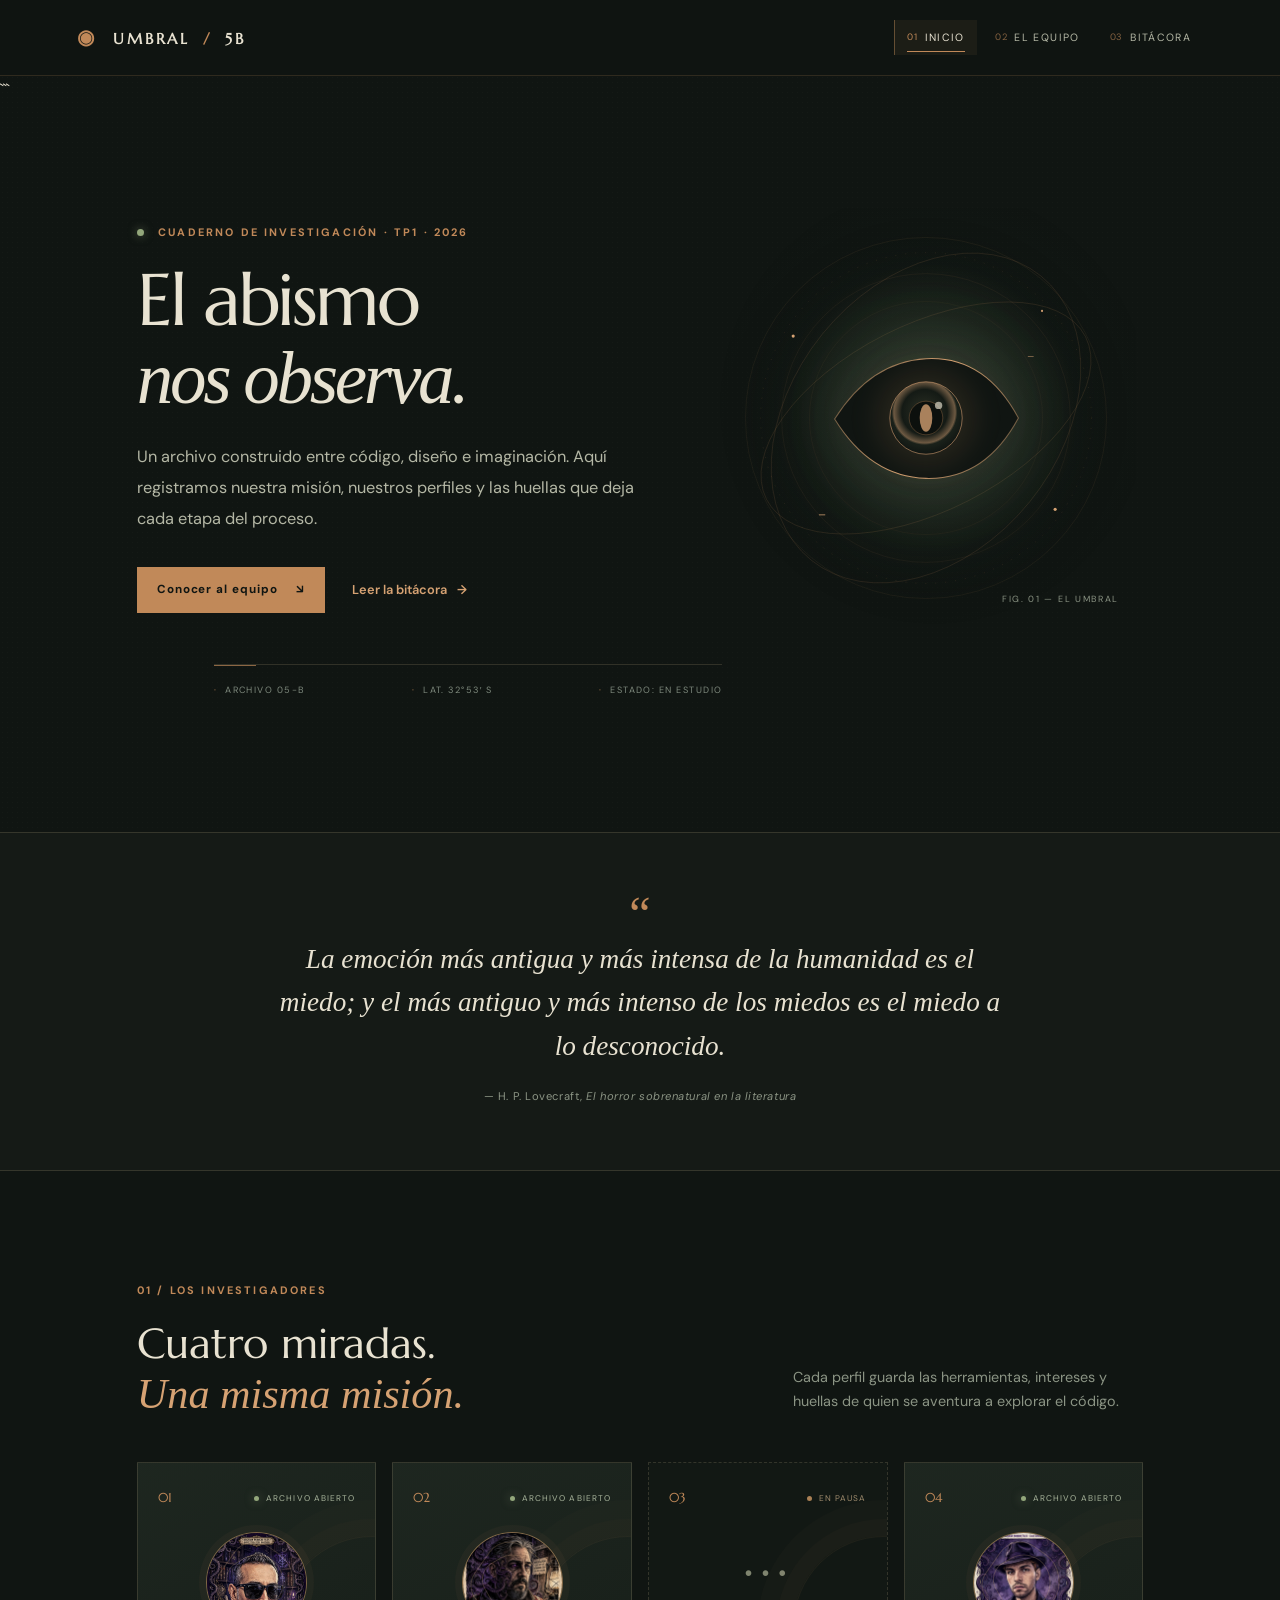
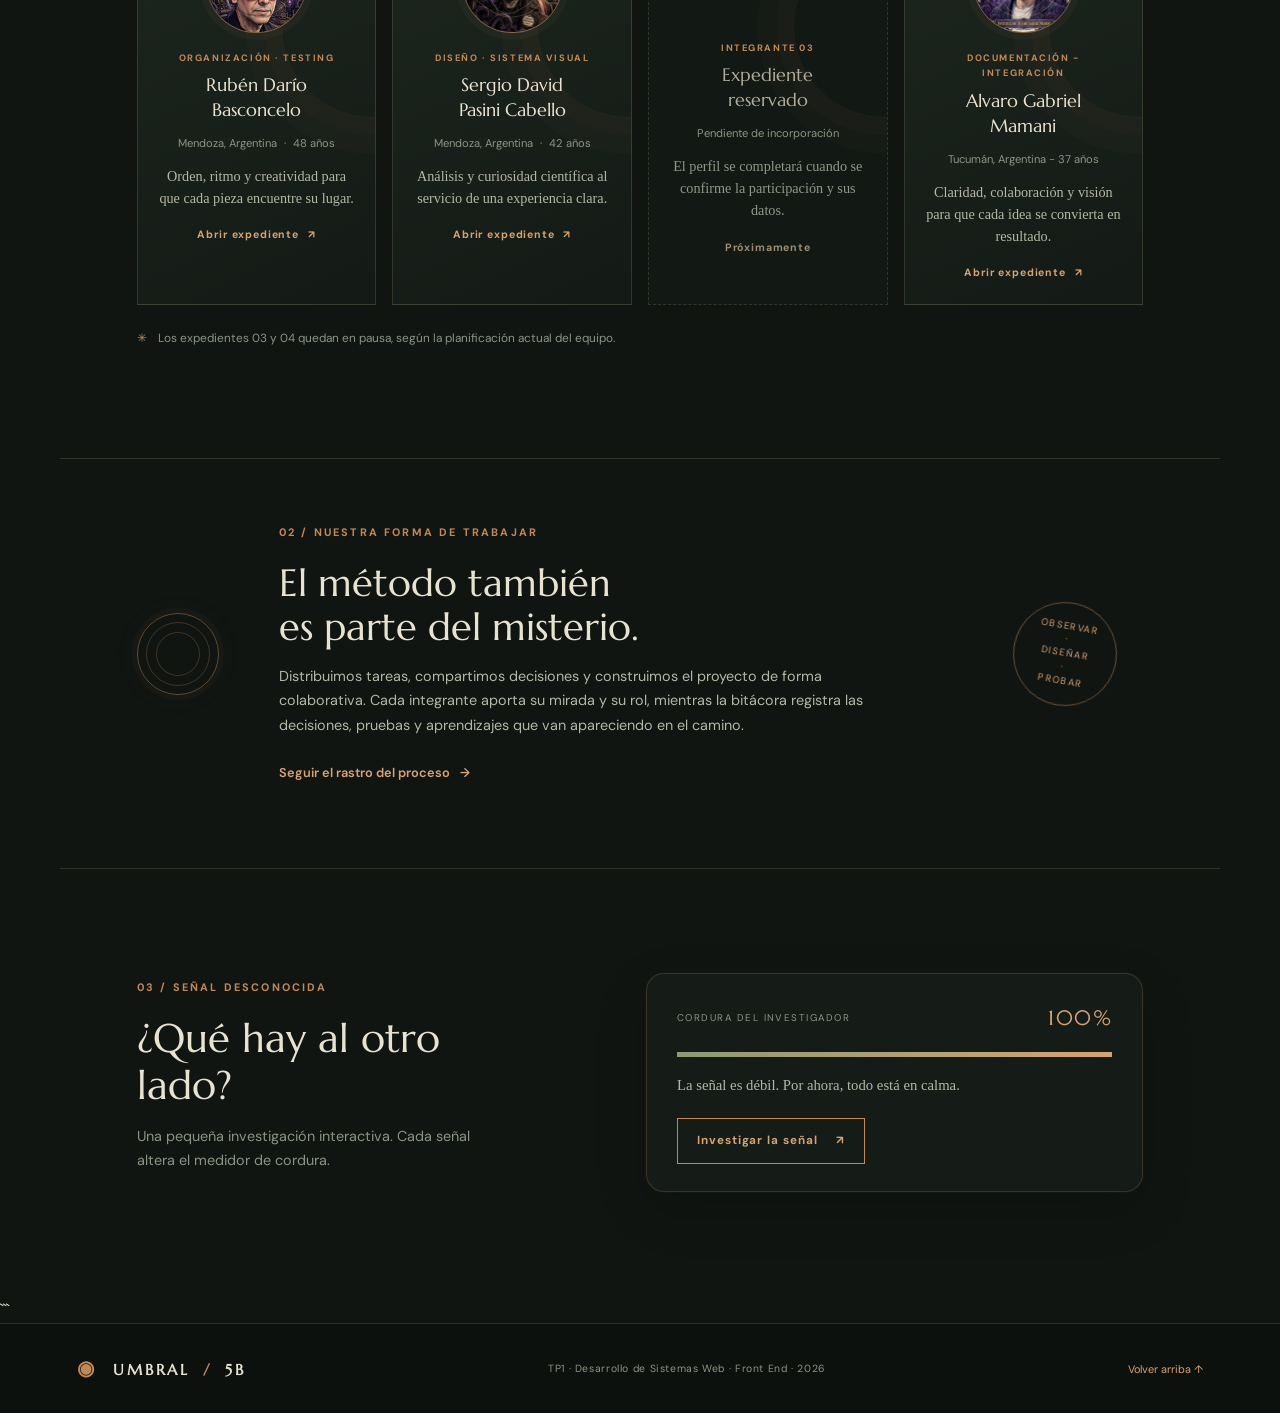
==== commit 95883937: "se agrego la card del integrante4" ====
--- a/index.html
+++ b/index.html
@@ -193,26 +193,33 @@
           </article>
 
           <!-- INTEGRANTE 04 -->
-          <article class="member-card member-pending">
+          <article class="member-card">
             <div class="card-top">
               <span class="card-number">04</span>
-              <span class="card-status status-pending"><i></i> EN PAUSA</span>
-            </div>
-
-            <div class="pending-symbol" aria-hidden="true">···</div>
-
-            <p class="card-kicker">INTEGRANTE 04</p>
-
-            <h3>Expediente<br />reservado</h3>
-
-            <p class="card-meta">Pendiente de incorporación</p>
+              <span class="card-status"><i></i> ARCHIVO ABIERTO</span>
+            </div>
+
+            <div class="avatar avatar-one" aria-hidden="true">
+              <img
+                src="img/avatares/Avatar04.jpeg"
+                alt="Avatar de Alvaro Mamani"
+              />
+            </div>
+
+            <p class="card-kicker">DOCUMENTACIÓN - INTEGRACIÓN</p>
+
+            <h3>Alvaro Gabriel<br />Mamani</h3>
+
+            <p class="card-meta">Tucumán, Argentina - 37 años</p>
 
             <p class="card-description">
-              El perfil se completará cuando se confirme la participación y sus
-              datos.
+              Claridad, colaboración y visión para que cada idea se convierta en
+              resultado.
             </p>
 
-            <span class="card-link card-link-muted">Próximamente</span>
+            <a class="card-link" href="integrante4.html"
+              >Abrir expediente <span>↗</span></a
+            >
           </article>
         </div>
 
--- a/css/style.css
+++ b/css/style.css
@@ -929,6 +929,80 @@
 .star-map.is-active {
   animation: star-flicker 0.8s ease-in-out 2;
 }
+
+/*-- css para interaccion javascript integrante4--*/
+#pulse-message,
+#portal-message {
+  text-align: center;
+  font-family: monospace;
+  color: #ccc;
+  margin: 0.5rem 0;
+}
+
+#cosmic-portal {
+  margin: 1rem auto;
+  width: 60px;
+  height: 60px;
+  border-radius: 50%;
+  background: #111;
+  animation: cosmicPulse 3s infinite ease-in-out;
+}
+
+#btn-ritual {
+  display: block;
+  margin: 2rem auto 0;
+  padding: 0.8rem 1.5rem;
+  background: var(--copper);
+  color: #fff;
+  border: none;
+  border-radius: 8px;
+  cursor: pointer;
+  font-weight: bold;
+  transition: background 0.3s ease;
+}
+
+#btn-ritual:hover {
+  background: #8f2fff;
+}
+
+/* Animación de latido cósmico */
+@keyframes cosmicPulse {
+  0% {
+    transform: scale(1);
+    box-shadow: 0 0 15px 5px rgba(111, 0, 255, 0.4);
+  }
+  50% {
+    transform: scale(1.15);
+    box-shadow: 0 0 30px 15px rgba(111, 0, 255, 0.8);
+  }
+  100% {
+    transform: scale(1);
+    box-shadow: 0 0 15px 5px rgba(111, 0, 255, 0.4);
+  }
+}
+
+/*Responsive para pantallas pequeñas */
+@media (max-width: 600px) {
+  #cosmic-portal {
+    width: 80px;
+    height: 80px;
+  }
+
+  #btn-ritual {
+    margin-top: 1.5rem;
+    padding: 0.6rem 1rem;
+    font-size: 0.9rem;
+  }
+
+  #pulse-message,
+  #portal-message {
+    font-size: 0.9rem;
+    line-height: 1.3;
+    padding: 0 1rem;
+  }
+}
+/*-fin interaccion javascript-*/
+
 .profile-pagination {
   display: flex;
   justify-content: space-between;
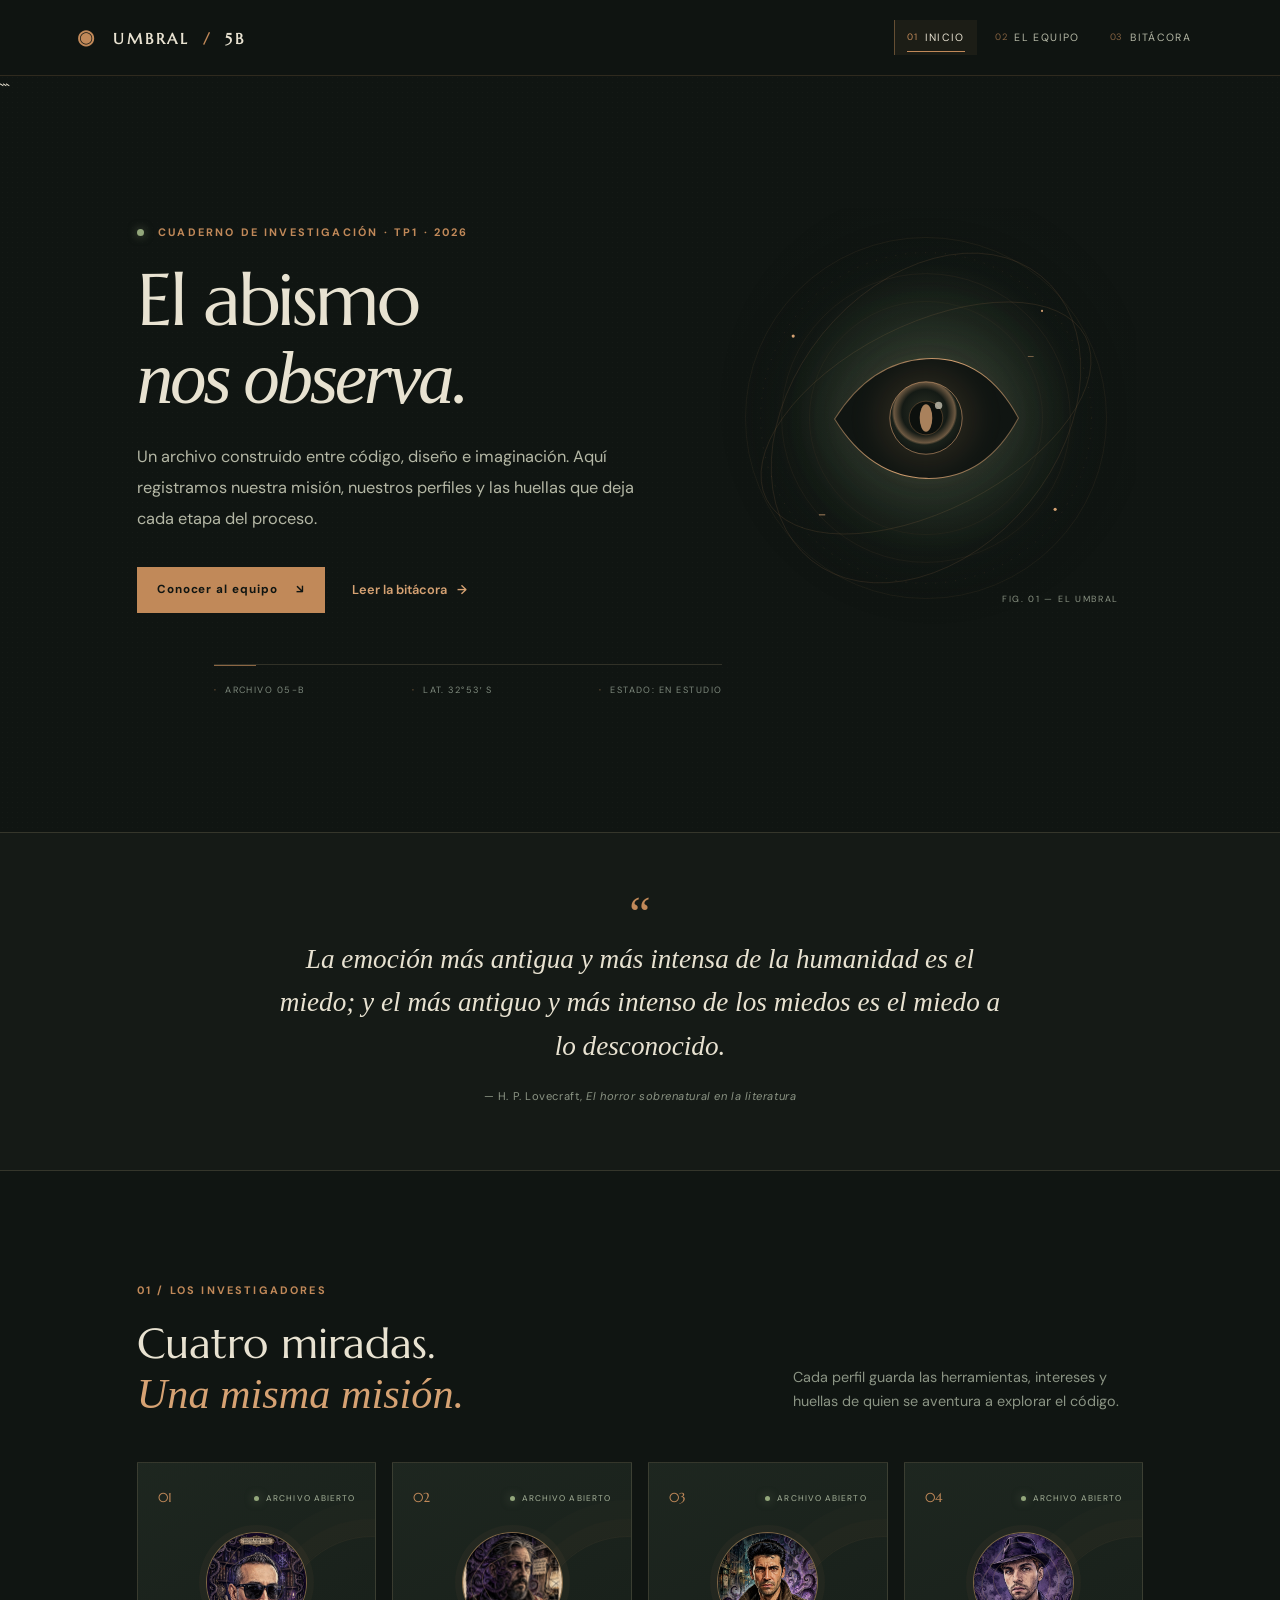
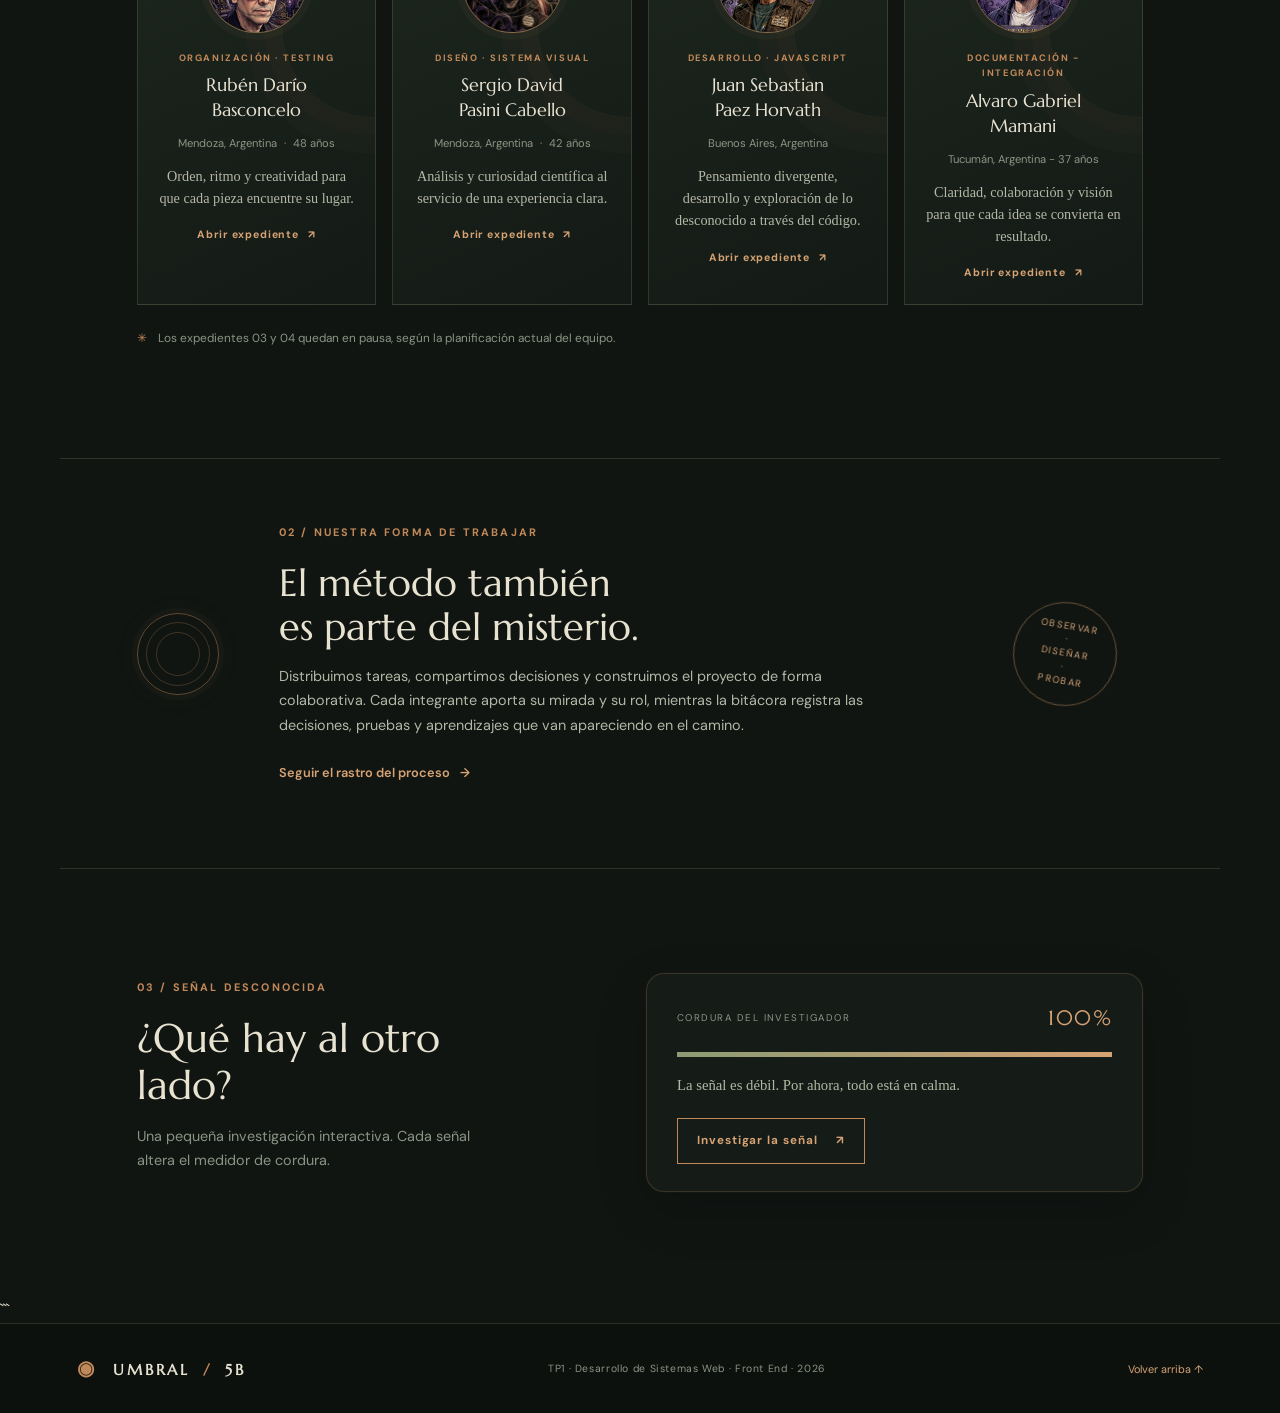
==== commit da9a4d21: "Actualizacion de Integrante 3" ====
--- a/index.html
+++ b/index.html
@@ -170,27 +170,44 @@
           </article>
 
           <!-- INTEGRANTE 03 -->
-          <article class="member-card member-pending">
-            <div class="card-top">
-              <span class="card-number">03</span>
-              <span class="card-status status-pending"><i></i> EN PAUSA</span>
-            </div>
-
-            <div class="pending-symbol" aria-hidden="true">···</div>
-
-            <p class="card-kicker">INTEGRANTE 03</p>
-
-            <h3>Expediente<br />reservado</h3>
-
-            <p class="card-meta">Pendiente de incorporación</p>
-
-            <p class="card-description">
-              El perfil se completará cuando se confirme la participación y sus
-              datos.
-            </p>
-
-            <span class="card-link card-link-muted">Próximamente</span>
-          </article>
+          <article class="member-card">
+
+          <div class="card-top">
+            <span class="card-number">03</span>
+            <span class="card-status">
+              <i></i> ARCHIVO ABIERTO
+            </span>
+          </div>
+
+          <div class="avatar avatar-three" aria-hidden="true">
+            <img
+                src="img/avatares/Avatar03.png"
+                alt="Juan Sebastian Paez Horvath"
+              />
+          </div>
+
+          <p class="card-kicker">
+              DESARROLLO · JAVASCRIPT
+          </p>
+
+          <h3>
+            Juan Sebastian<br />
+            Paez Horvath
+          </h3>
+
+          <p class="card-meta">
+            Buenos Aires, Argentina
+          </p>
+
+          <p class="card-description">
+            Pensamiento divergente, desarrollo y exploración de lo desconocido a través del código.
+          </p>
+
+          <a class="card-link" href="integrante3.html"
+              >Abrir expediente <span>↗</span></a
+            >
+        </article>
+
 
           <!-- INTEGRANTE 04 -->
           <article class="member-card">
--- a/css/style.css
+++ b/css/style.css
@@ -3241,3 +3241,24 @@
     width: 100%;
   }
 }
+
+.oracle-vacio{
+background-image:url('../images/vacio.png');
+background-size:cover;
+background-position:center;
+background-repeat:no-repeat;
+position:relative;
+overflow:hidden;
+}
+ 
+.oracle-vacio::before{
+content:"";
+position:absolute;
+inset:0;
+background:rgba(0,0,0,.55);
+}
+ 
+.oracle-vacio > *{
+position:relative;
+z-index:1;
+}
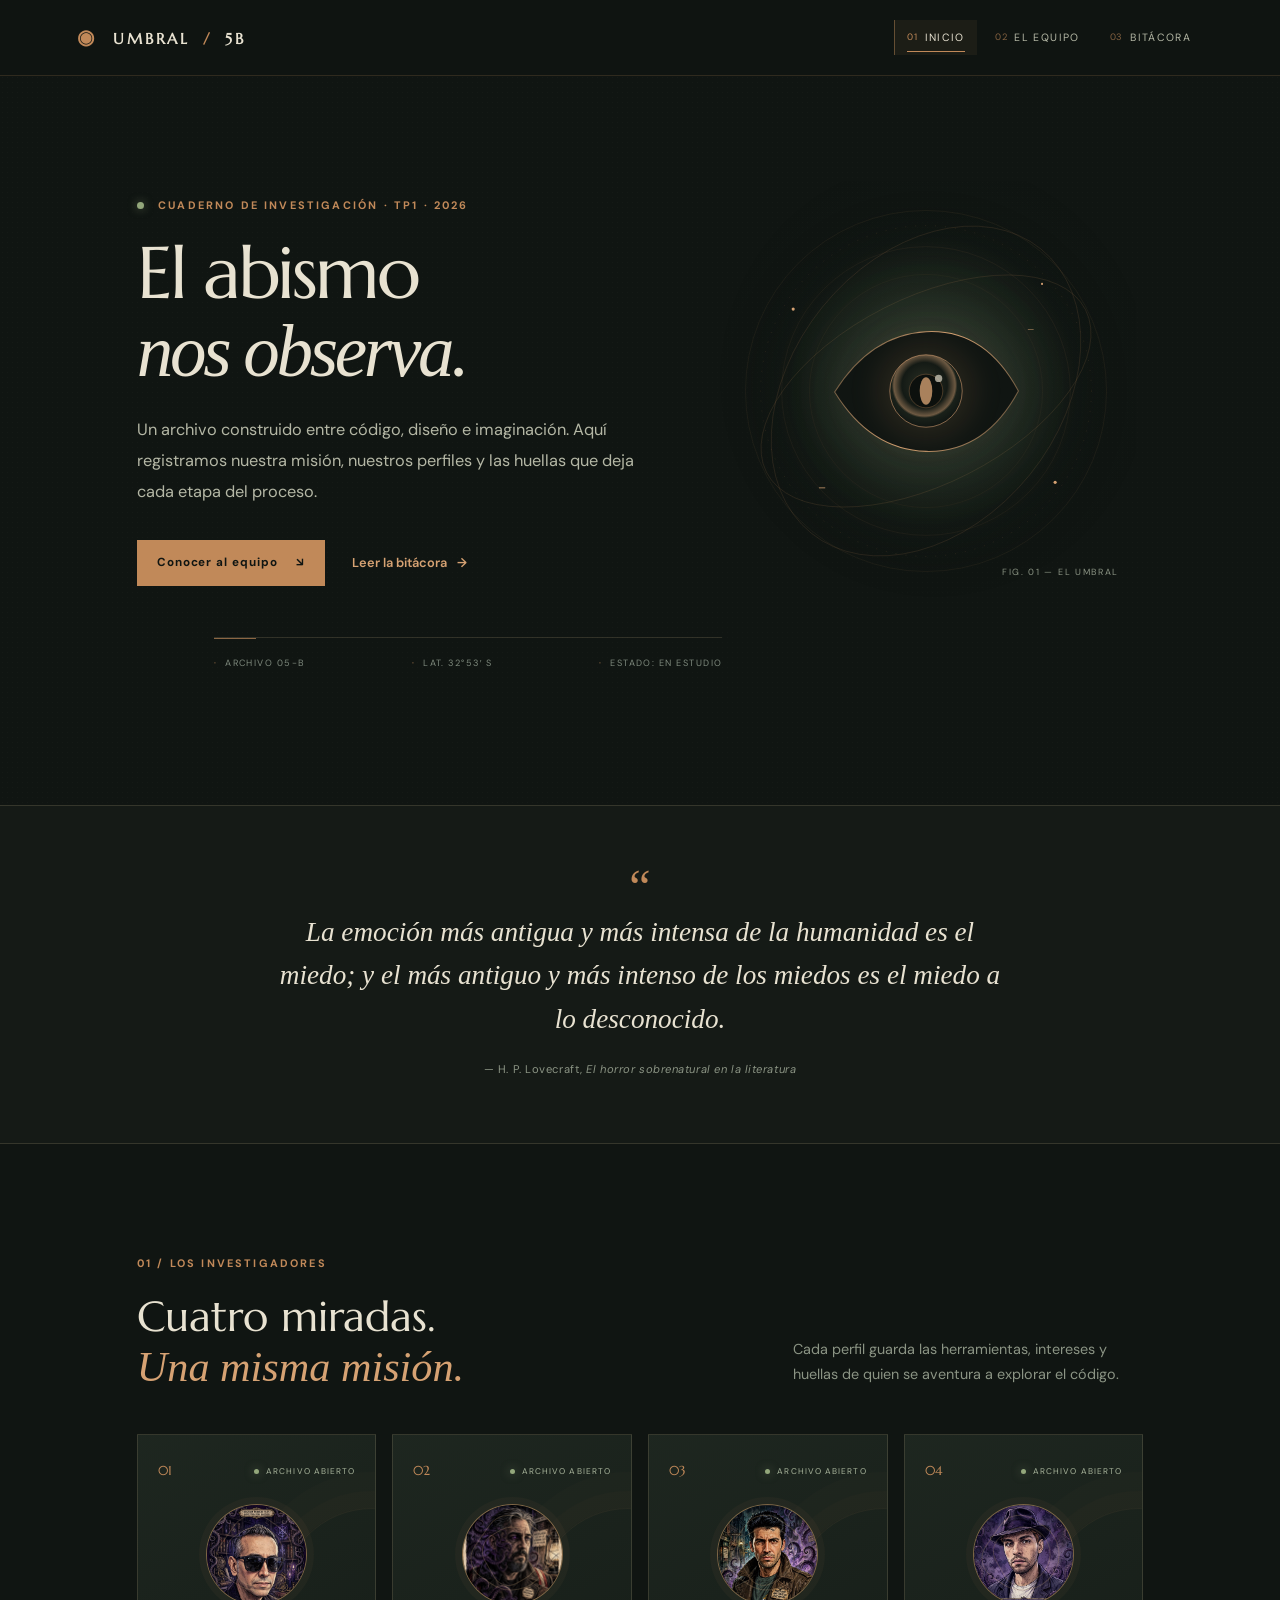
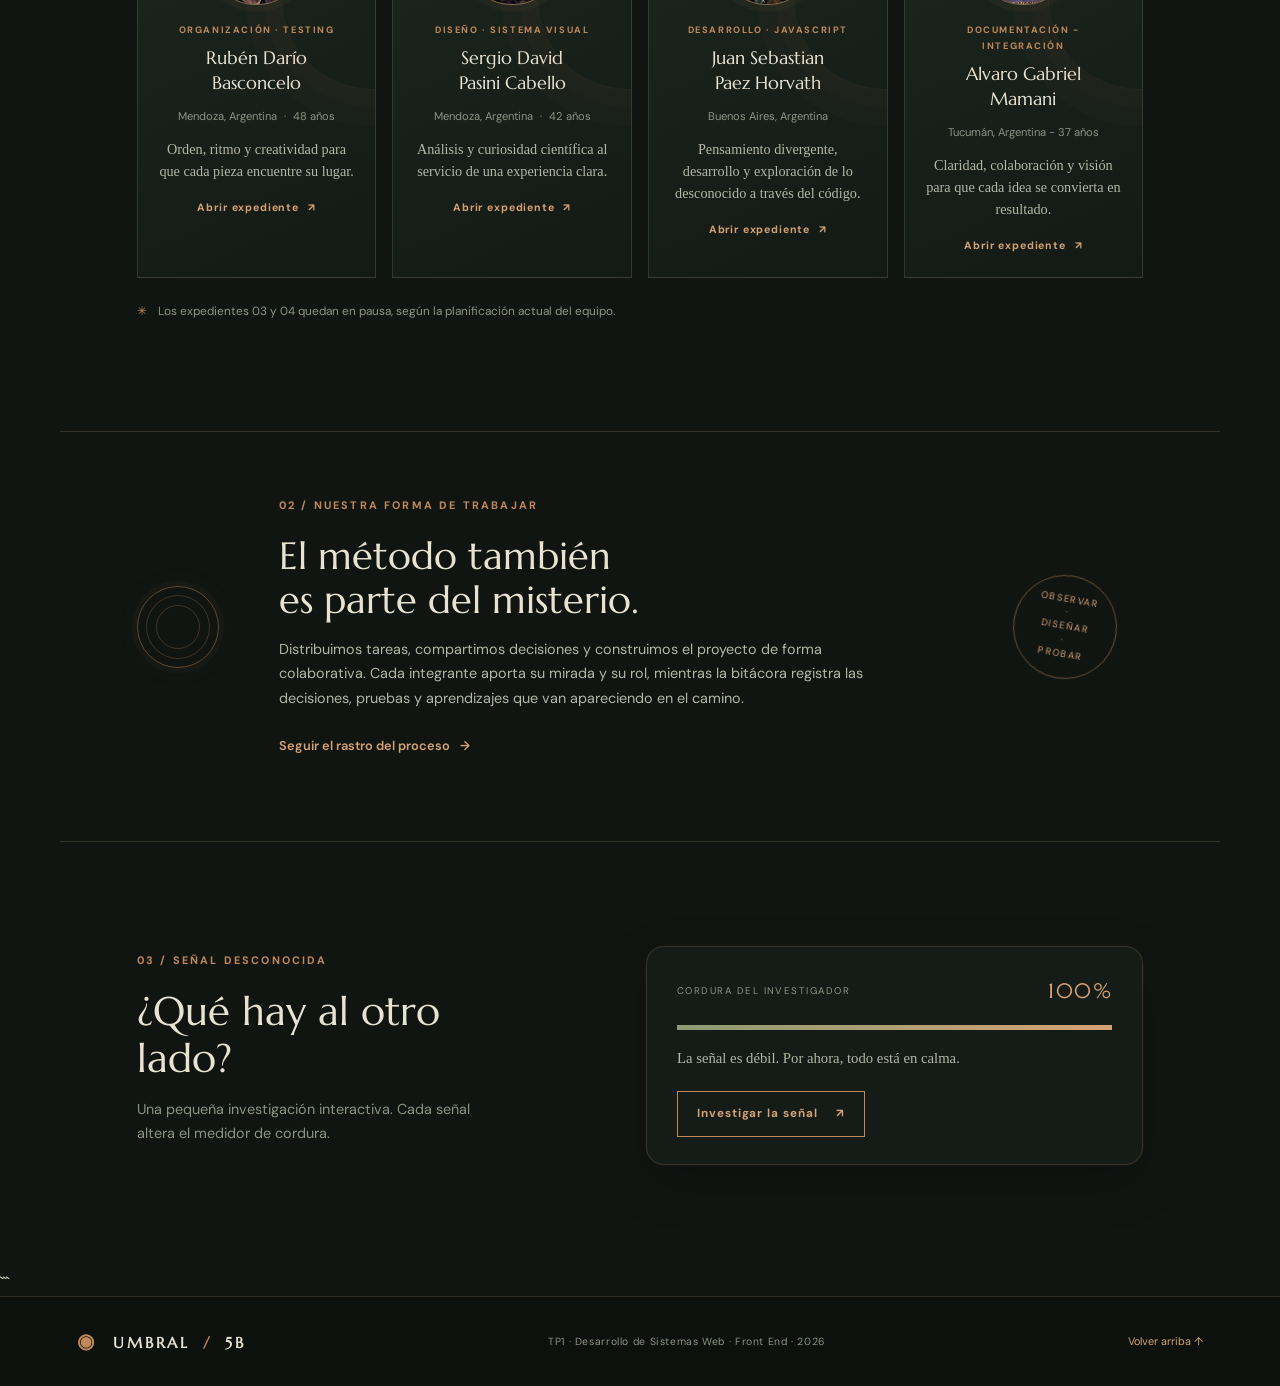
==== commit 5d1a0272: "Refactor member card layout for improved readability and consistency" ====
--- a/index.html
+++ b/index.html
@@ -45,7 +45,6 @@
     </nav>
 
     <main id="contenido">
-      ```
       <header class="hero hero-home">
         <div class="hero-copy">
           <p class="eyebrow">
@@ -171,43 +170,36 @@
 
           <!-- INTEGRANTE 03 -->
           <article class="member-card">
-
-          <div class="card-top">
-            <span class="card-number">03</span>
-            <span class="card-status">
-              <i></i> ARCHIVO ABIERTO
-            </span>
-          </div>
-
-          <div class="avatar avatar-three" aria-hidden="true">
-            <img
+            <div class="card-top">
+              <span class="card-number">03</span>
+              <span class="card-status"> <i></i> ARCHIVO ABIERTO </span>
+            </div>
+
+            <div class="avatar avatar-three" aria-hidden="true">
+              <img
                 src="img/avatares/Avatar03.png"
                 alt="Juan Sebastian Paez Horvath"
               />
-          </div>
-
-          <p class="card-kicker">
-              DESARROLLO · JAVASCRIPT
-          </p>
-
-          <h3>
-            Juan Sebastian<br />
-            Paez Horvath
-          </h3>
-
-          <p class="card-meta">
-            Buenos Aires, Argentina
-          </p>
-
-          <p class="card-description">
-            Pensamiento divergente, desarrollo y exploración de lo desconocido a través del código.
-          </p>
-
-          <a class="card-link" href="integrante3.html"
+            </div>
+
+            <p class="card-kicker">DESARROLLO · JAVASCRIPT</p>
+
+            <h3>
+              Juan Sebastian<br />
+              Paez Horvath
+            </h3>
+
+            <p class="card-meta">Buenos Aires, Argentina</p>
+
+            <p class="card-description">
+              Pensamiento divergente, desarrollo y exploración de lo desconocido
+              a través del código.
+            </p>
+
+            <a class="card-link" href="integrante3.html"
               >Abrir expediente <span>↗</span></a
             >
-        </article>
-
+          </article>
 
           <!-- INTEGRANTE 04 -->
           <article class="member-card">
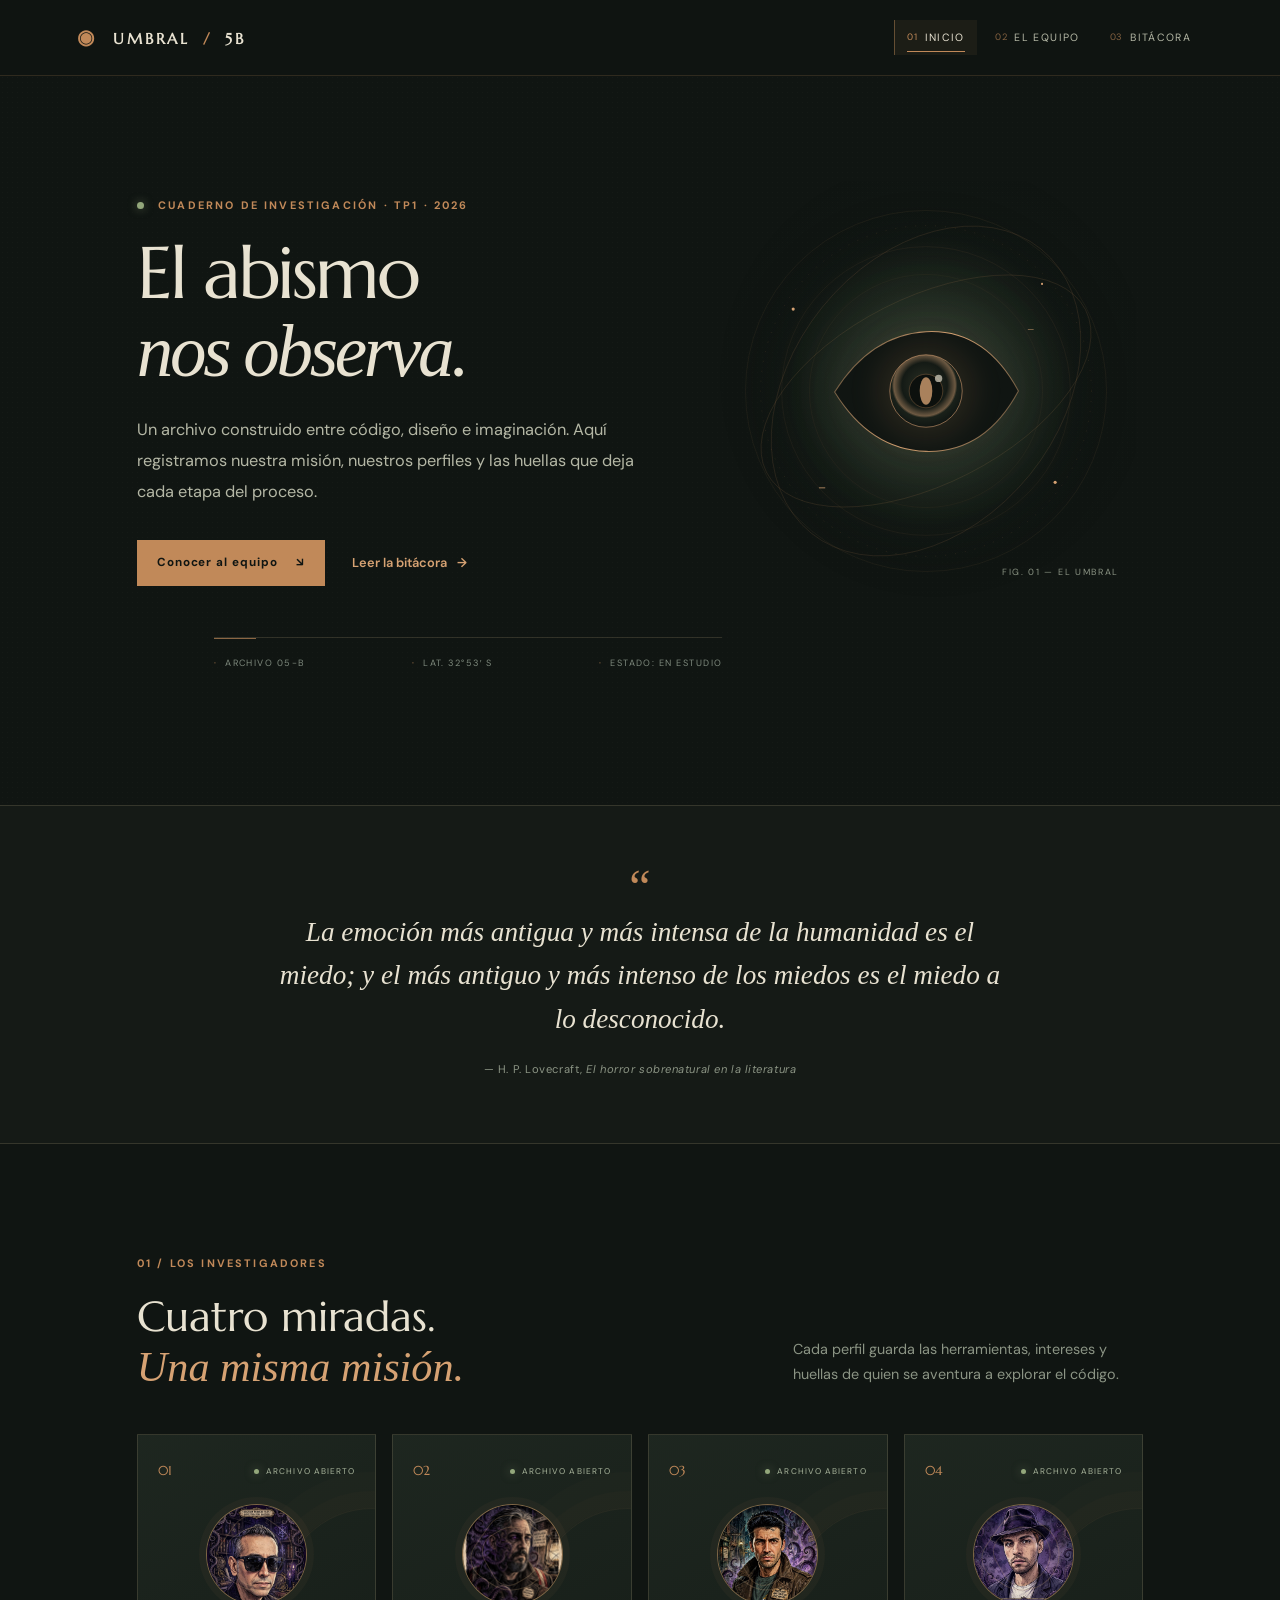
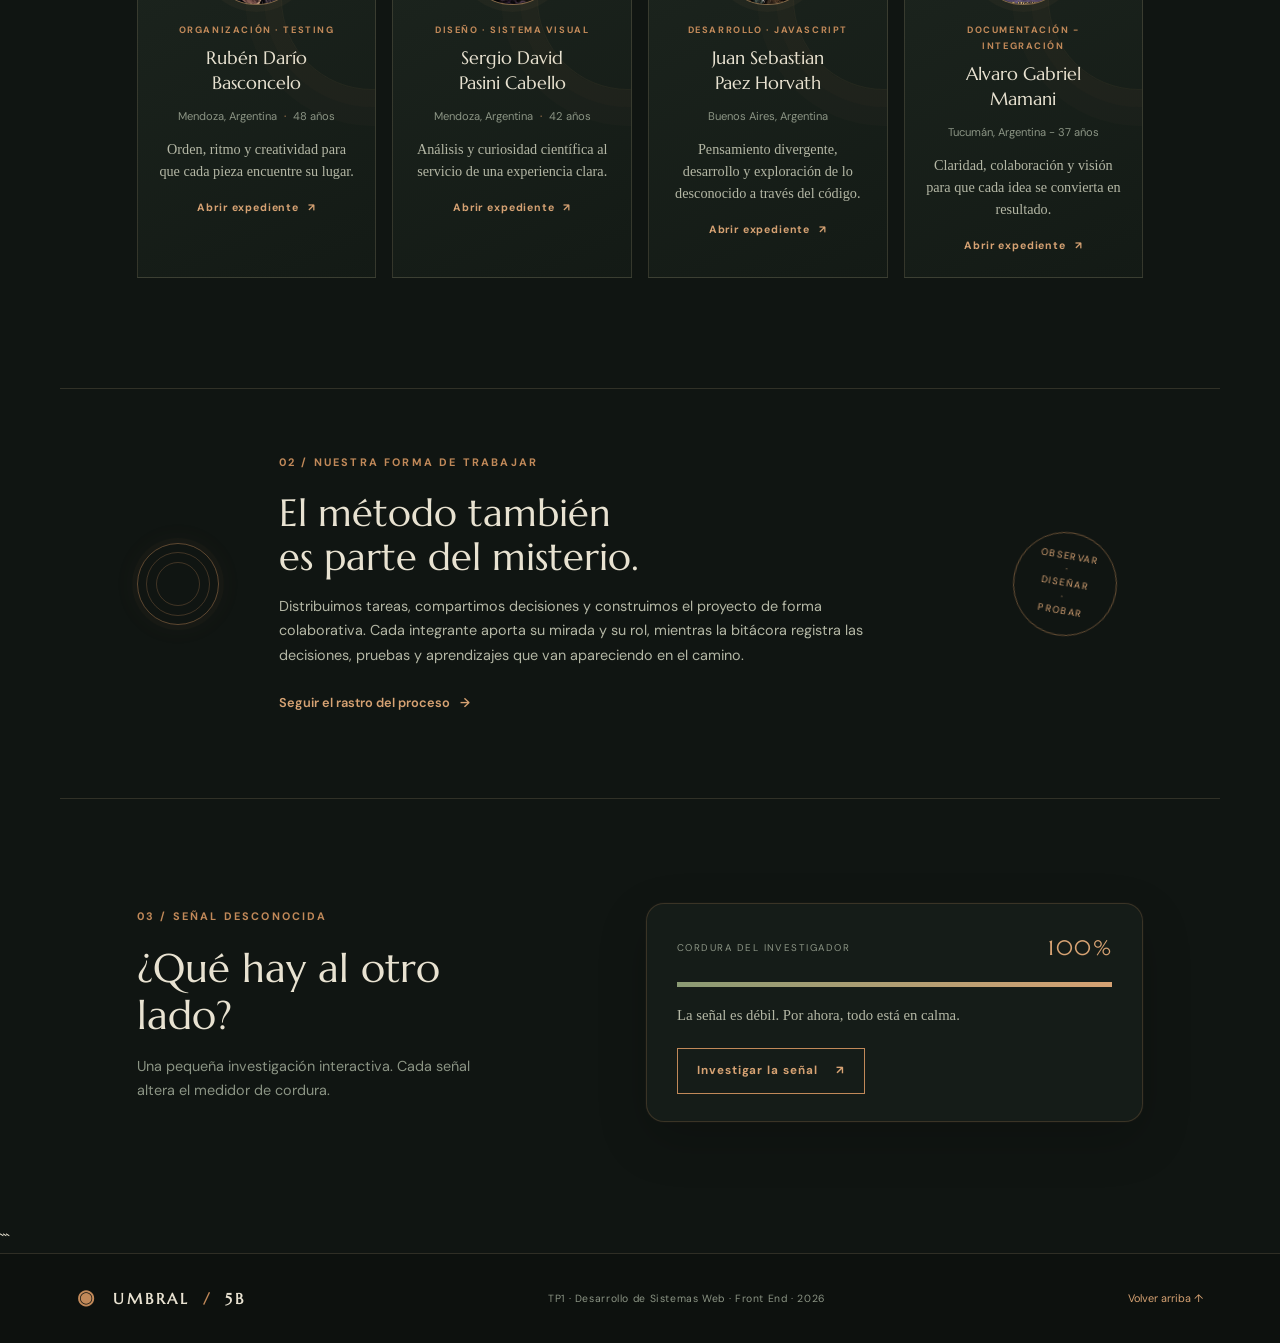
==== commit 8e5a924f: "Remove commented-out note about pending expedientes in team section" ====
--- a/index.html
+++ b/index.html
@@ -231,11 +231,10 @@
             >
           </article>
         </div>
-
-        <p class="pending-note">
+        <!-- <p class="pending-note">
           <span aria-hidden="true">✳</span> Los expedientes 03 y 04 quedan en
           pausa, según la planificación actual del equipo.
-        </p>
+        </p> -->
       </section>
 
       <section class="mission-section">
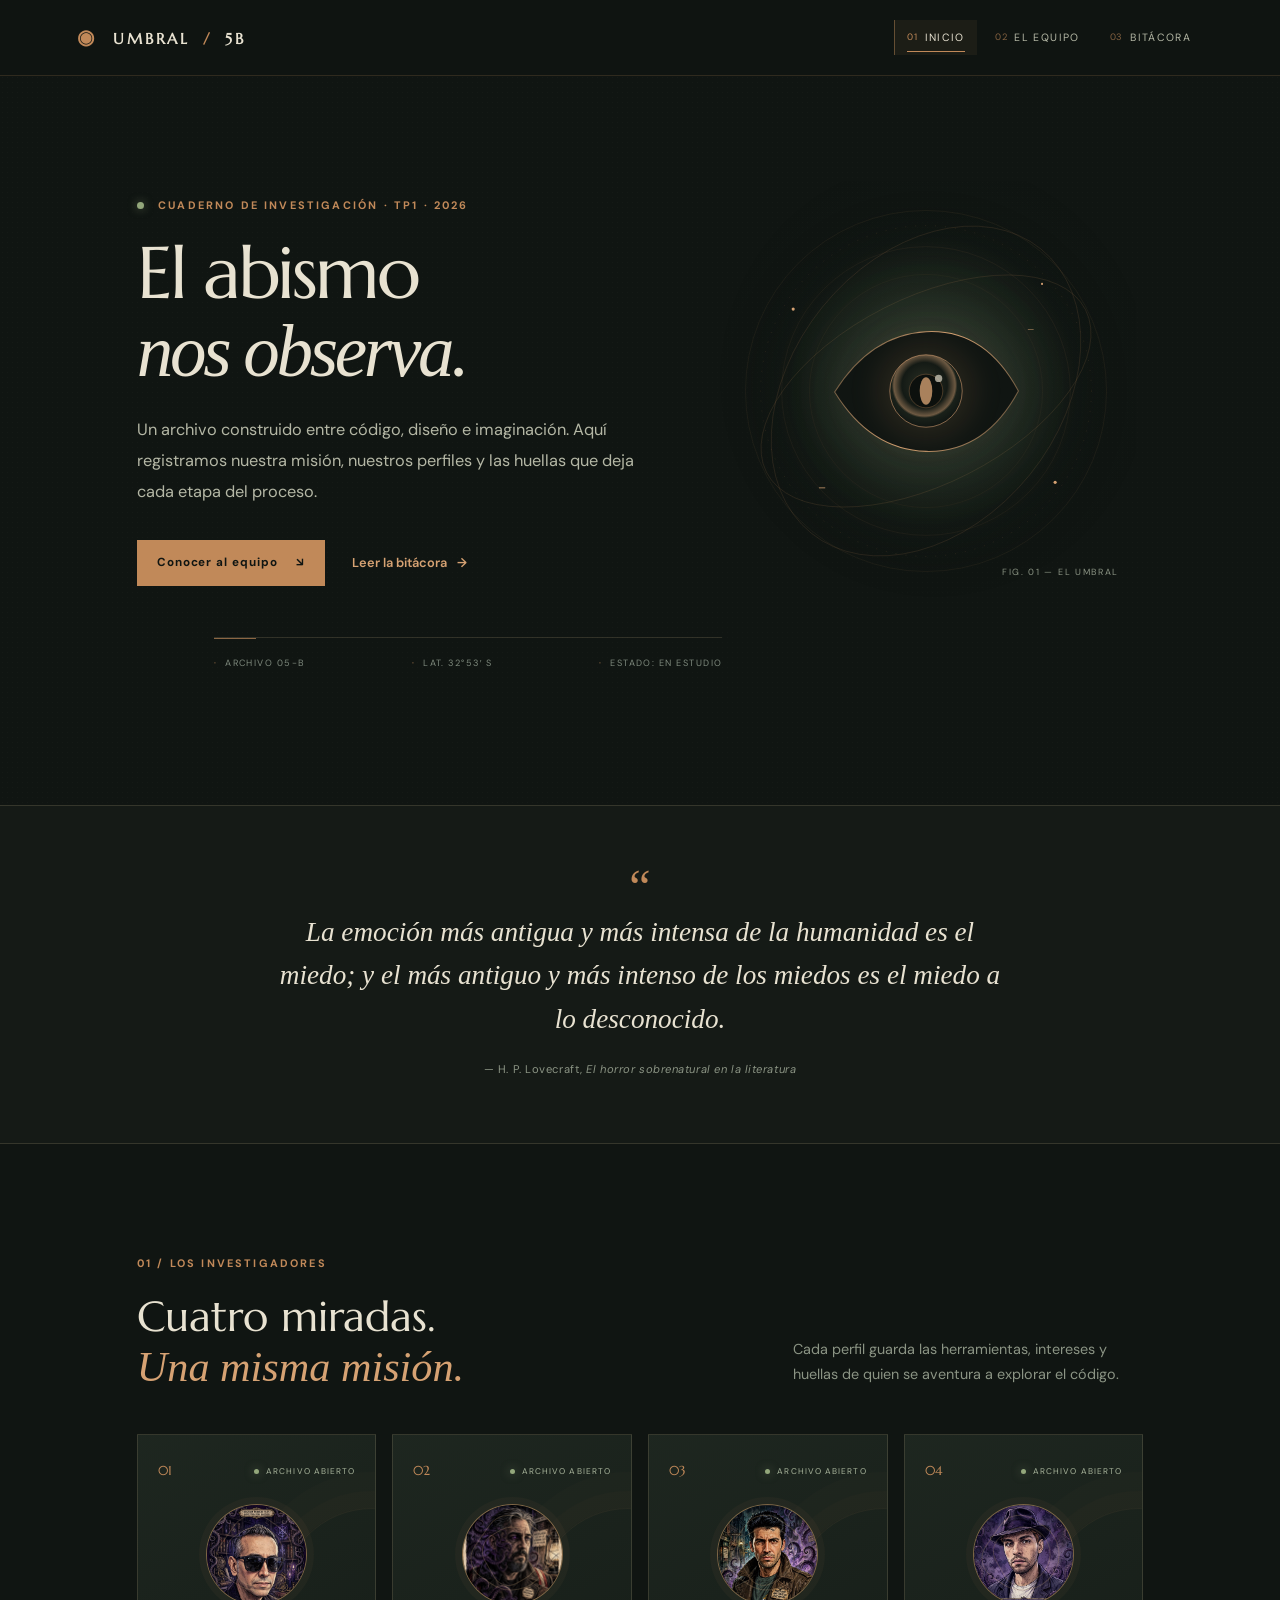
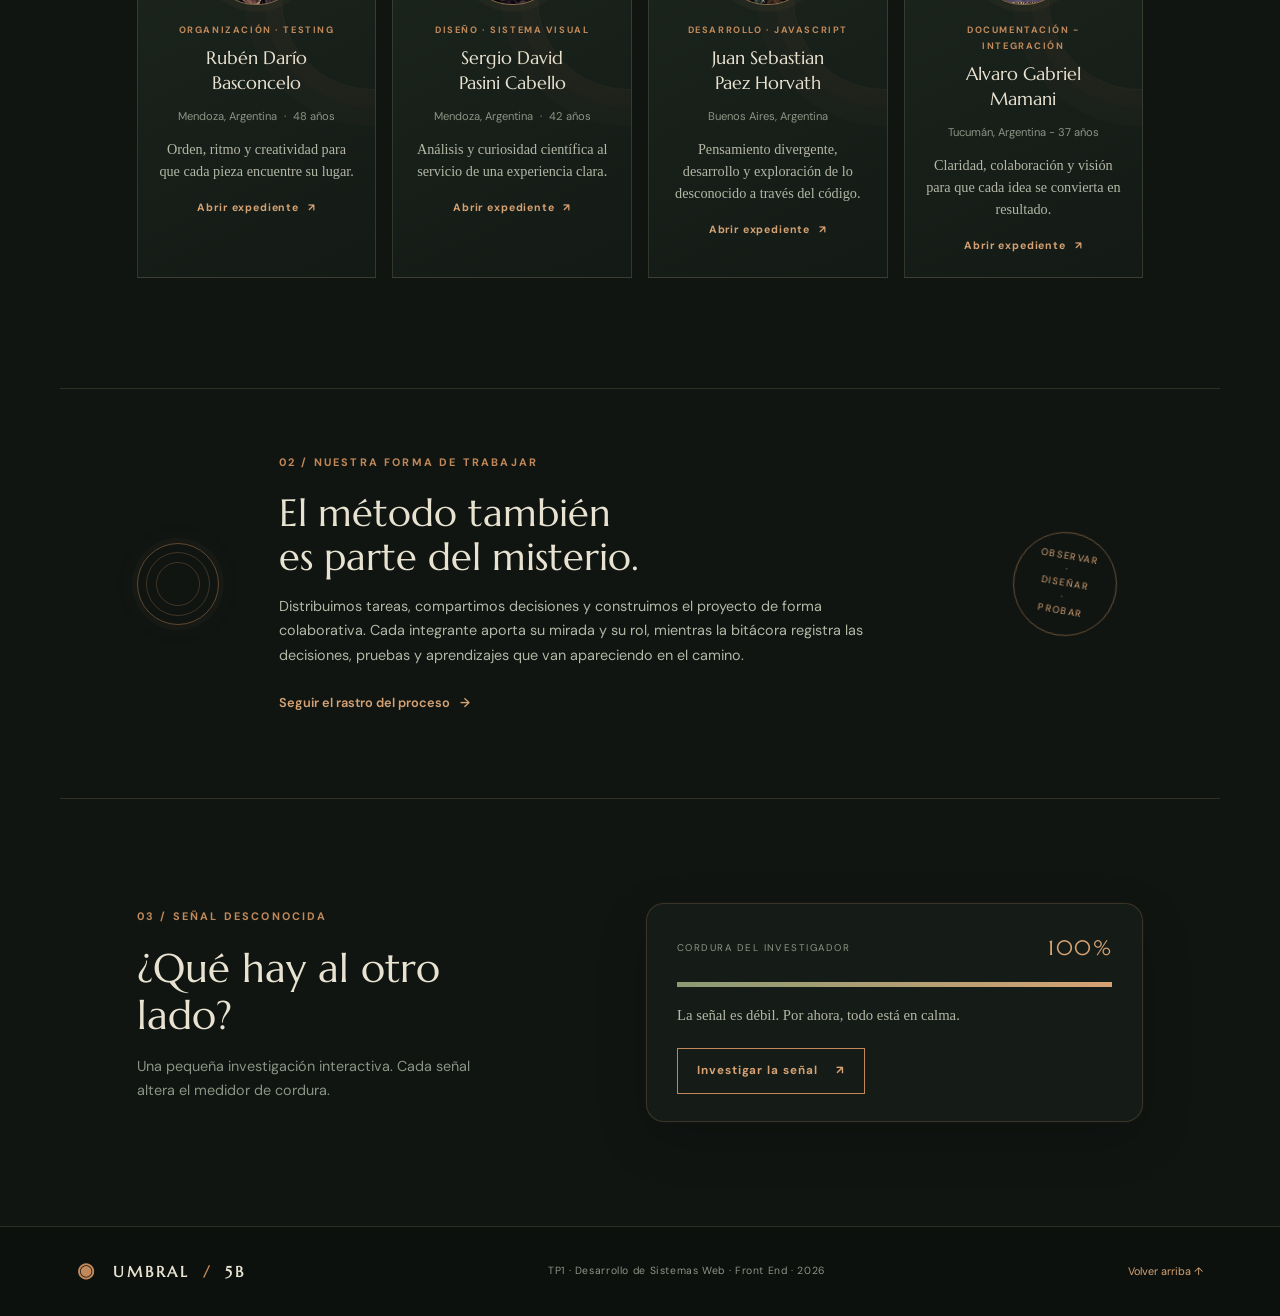
==== commit e9f4440a: "Remove unnecessary closing code block comment from index.html" ====
--- a/index.html
+++ b/index.html
@@ -303,7 +303,6 @@
           </button>
         </div>
       </section>
-      ```
     </main>
 
     <footer class="site-footer">
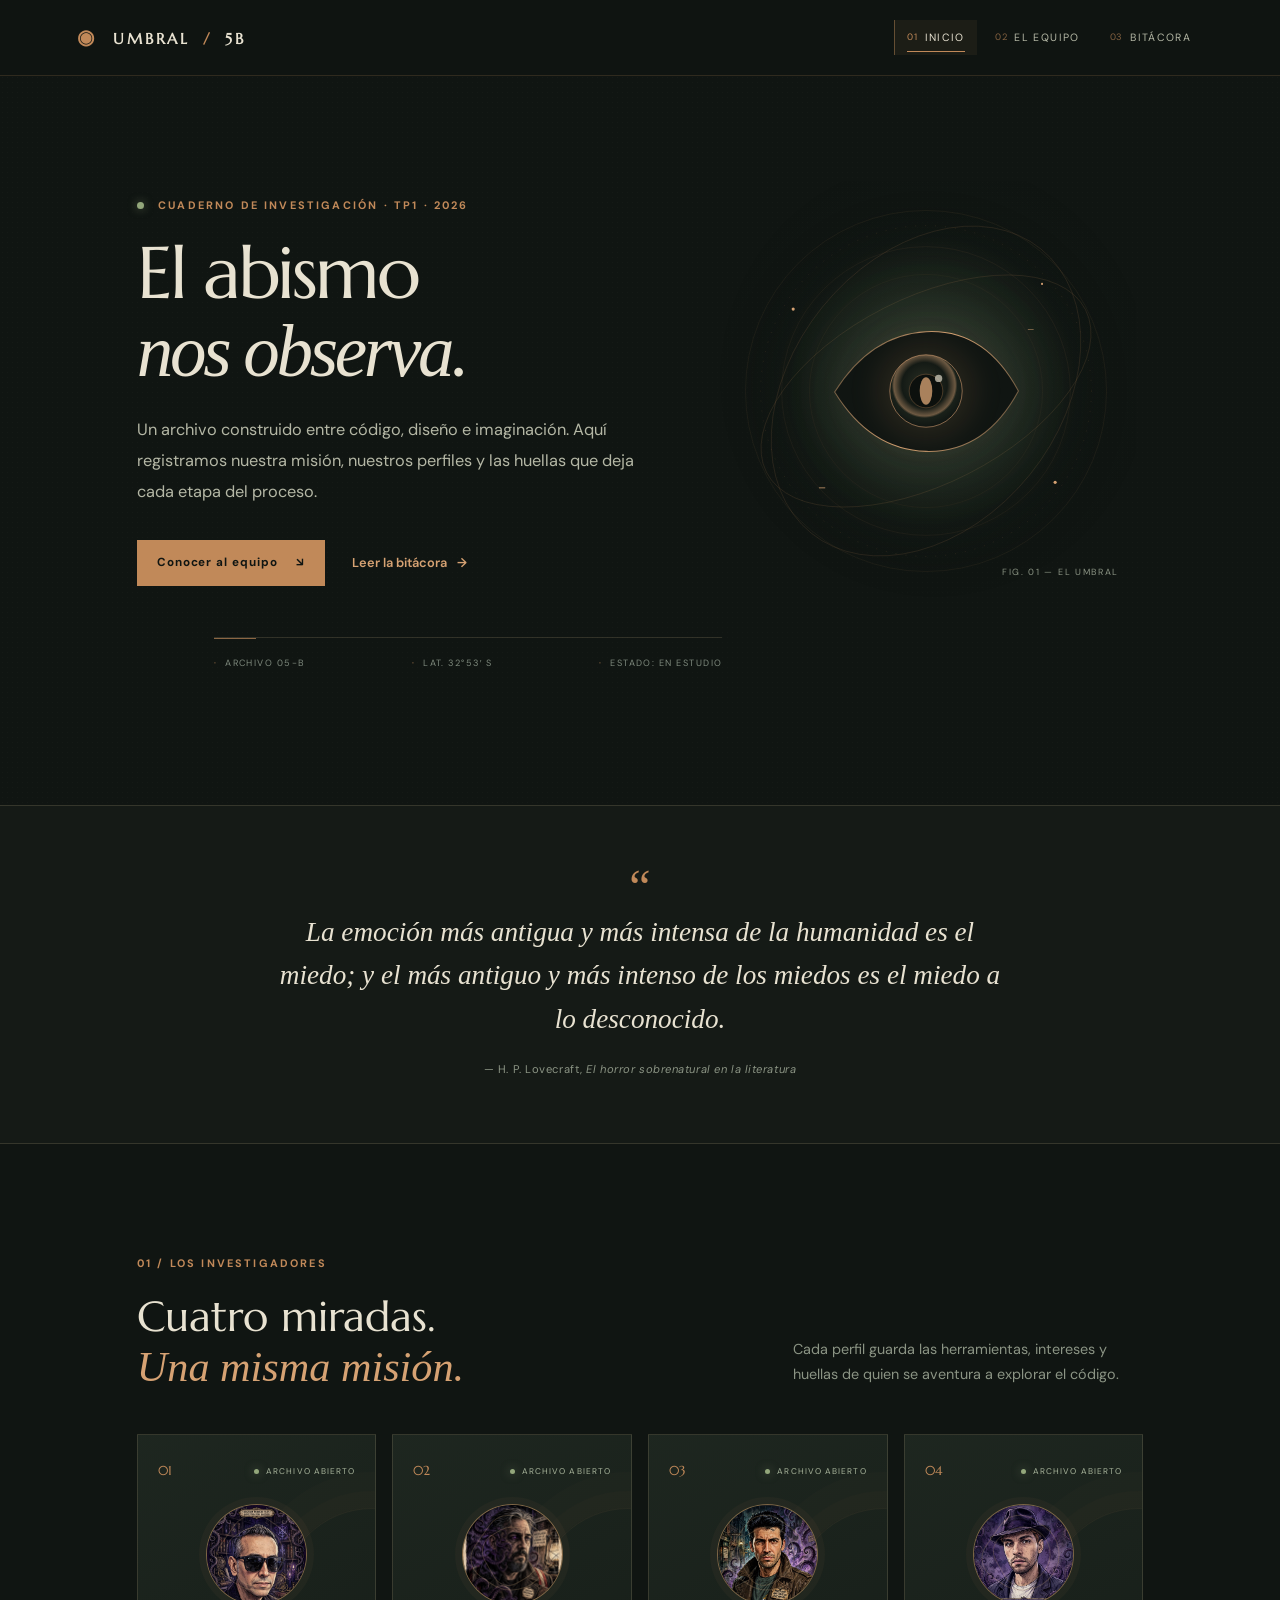
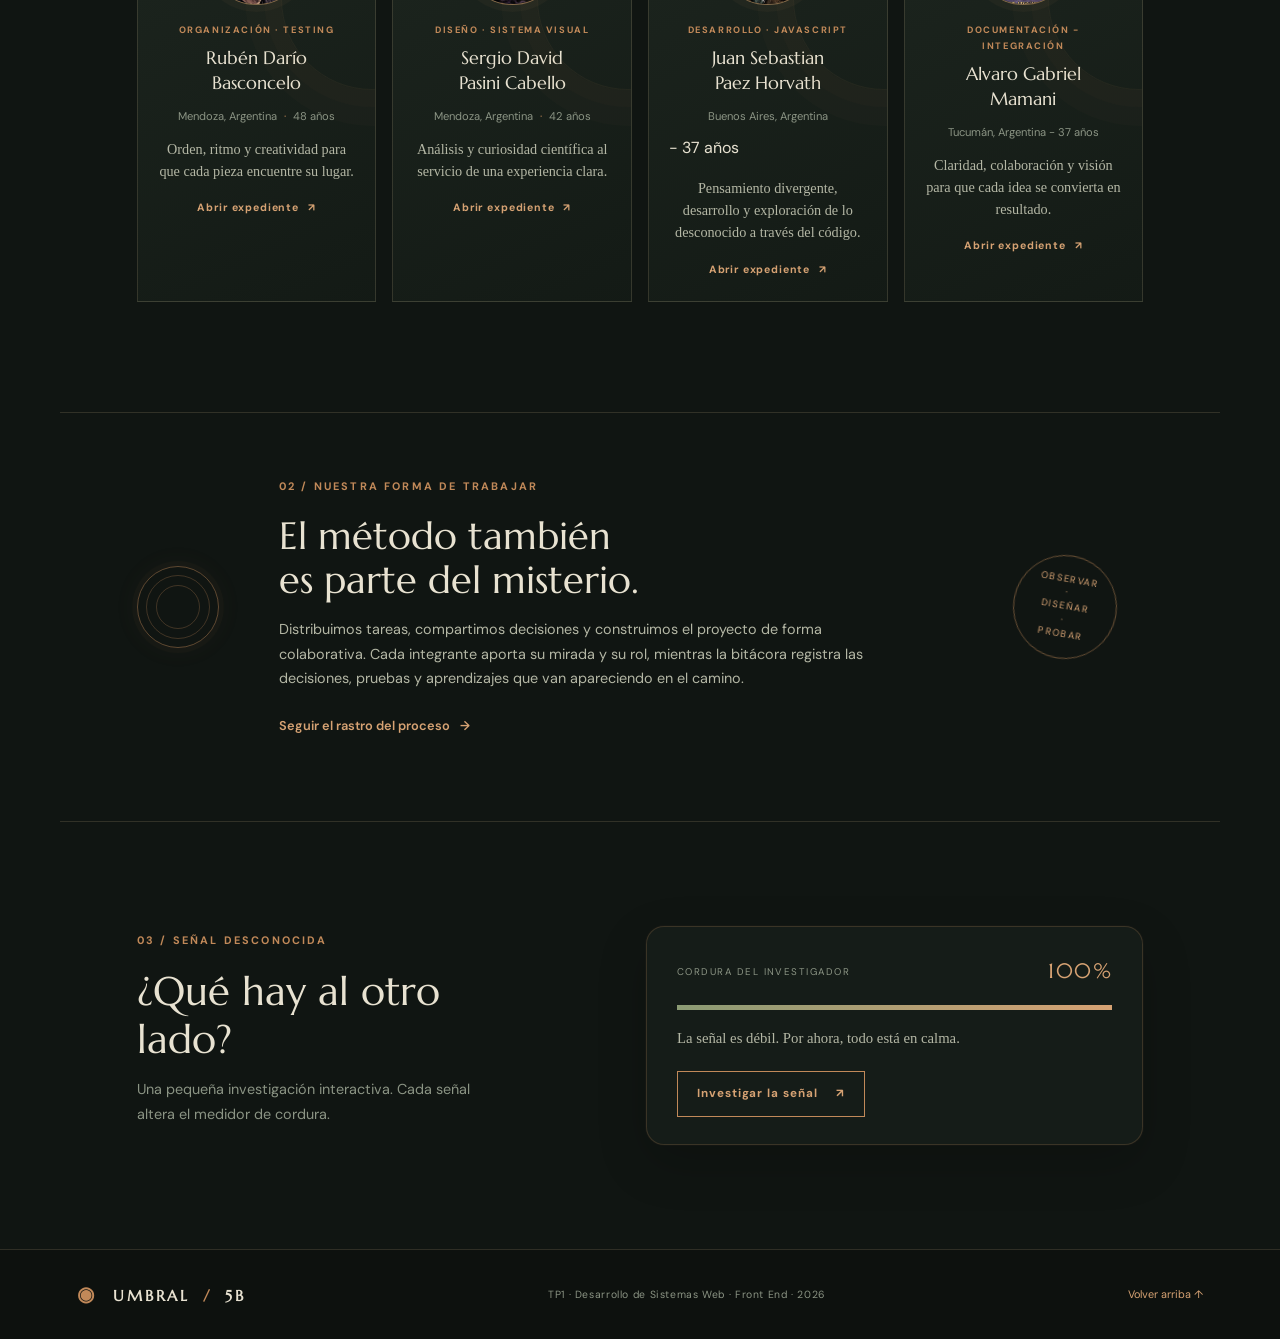
==== commit 7fb2f3e8: "Ultimos Retoques" ====
--- a/index.html
+++ b/index.html
@@ -189,7 +189,7 @@
               Paez Horvath
             </h3>
 
-            <p class="card-meta">Buenos Aires, Argentina</p>
+            <p class="card-meta">Buenos Aires, Argentina</p>-</span> 37 años</p>
 
             <p class="card-description">
               Pensamiento divergente, desarrollo y exploración de lo desconocido
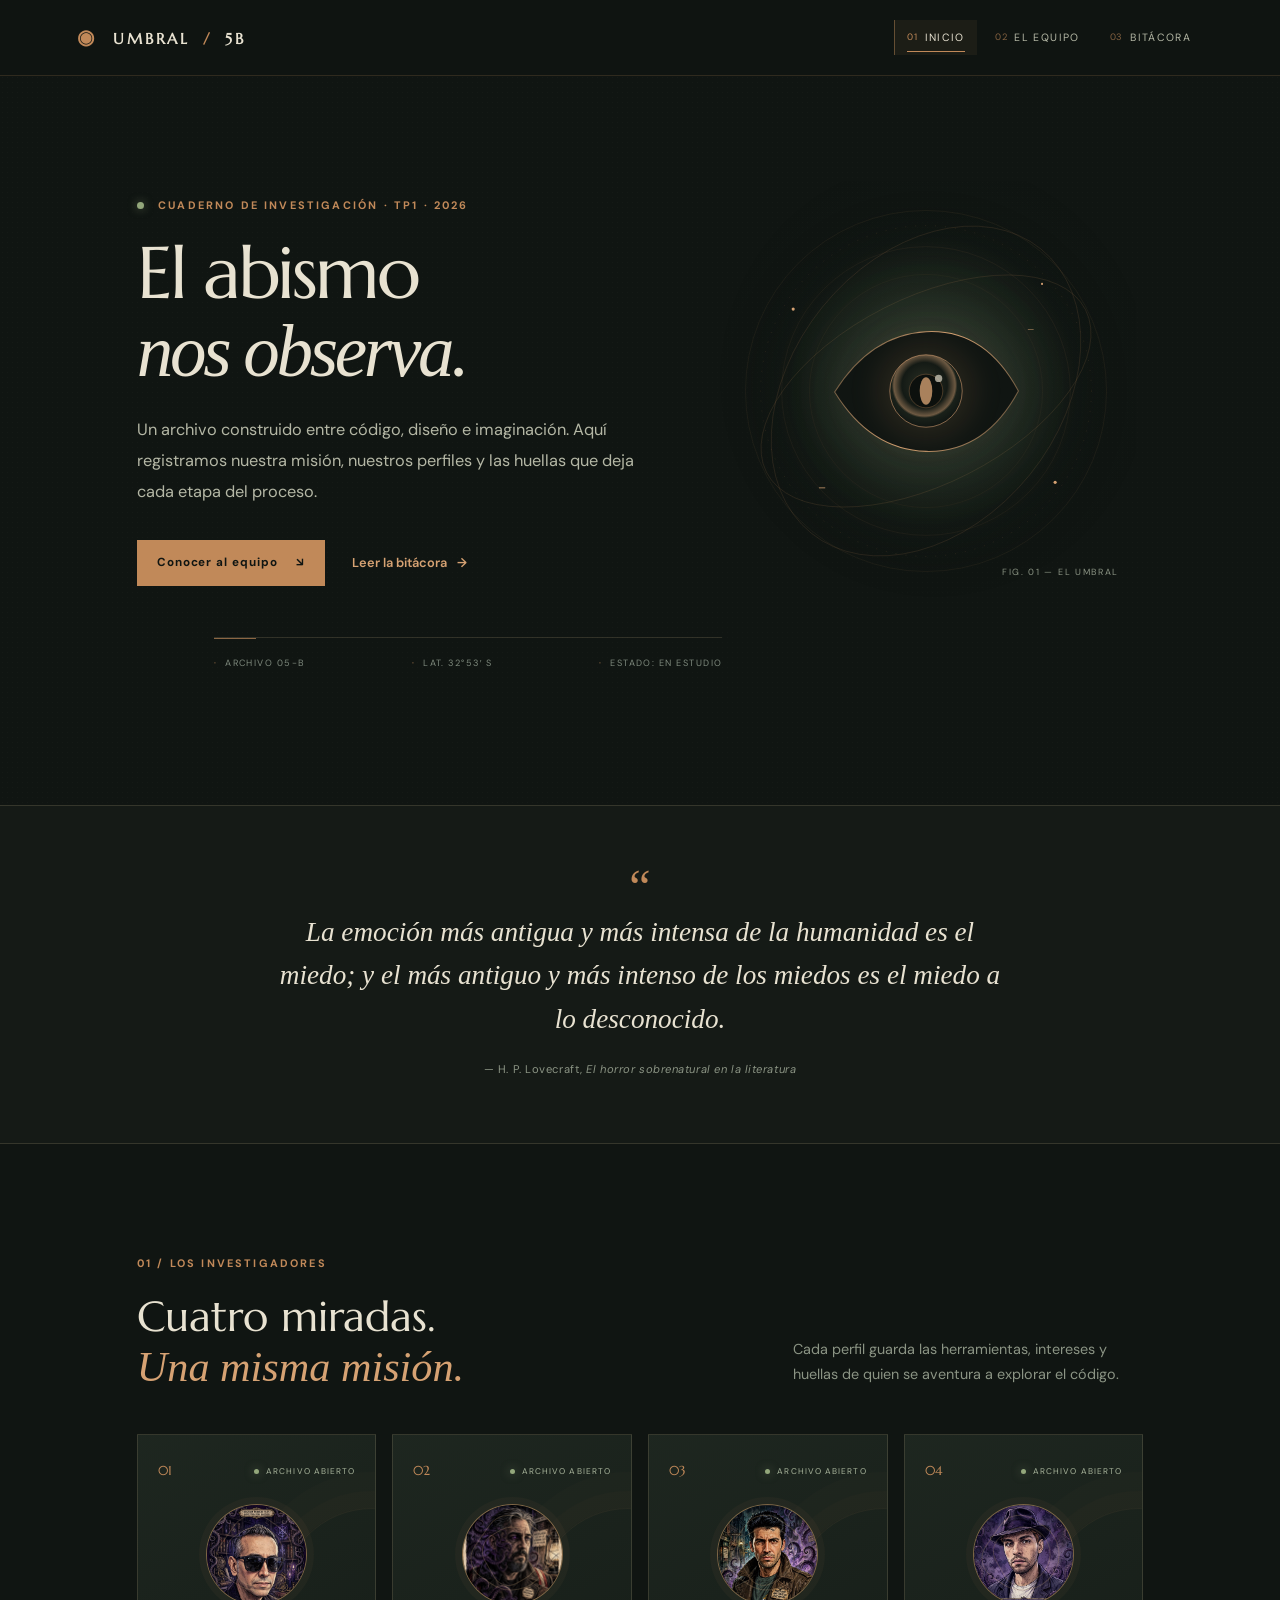
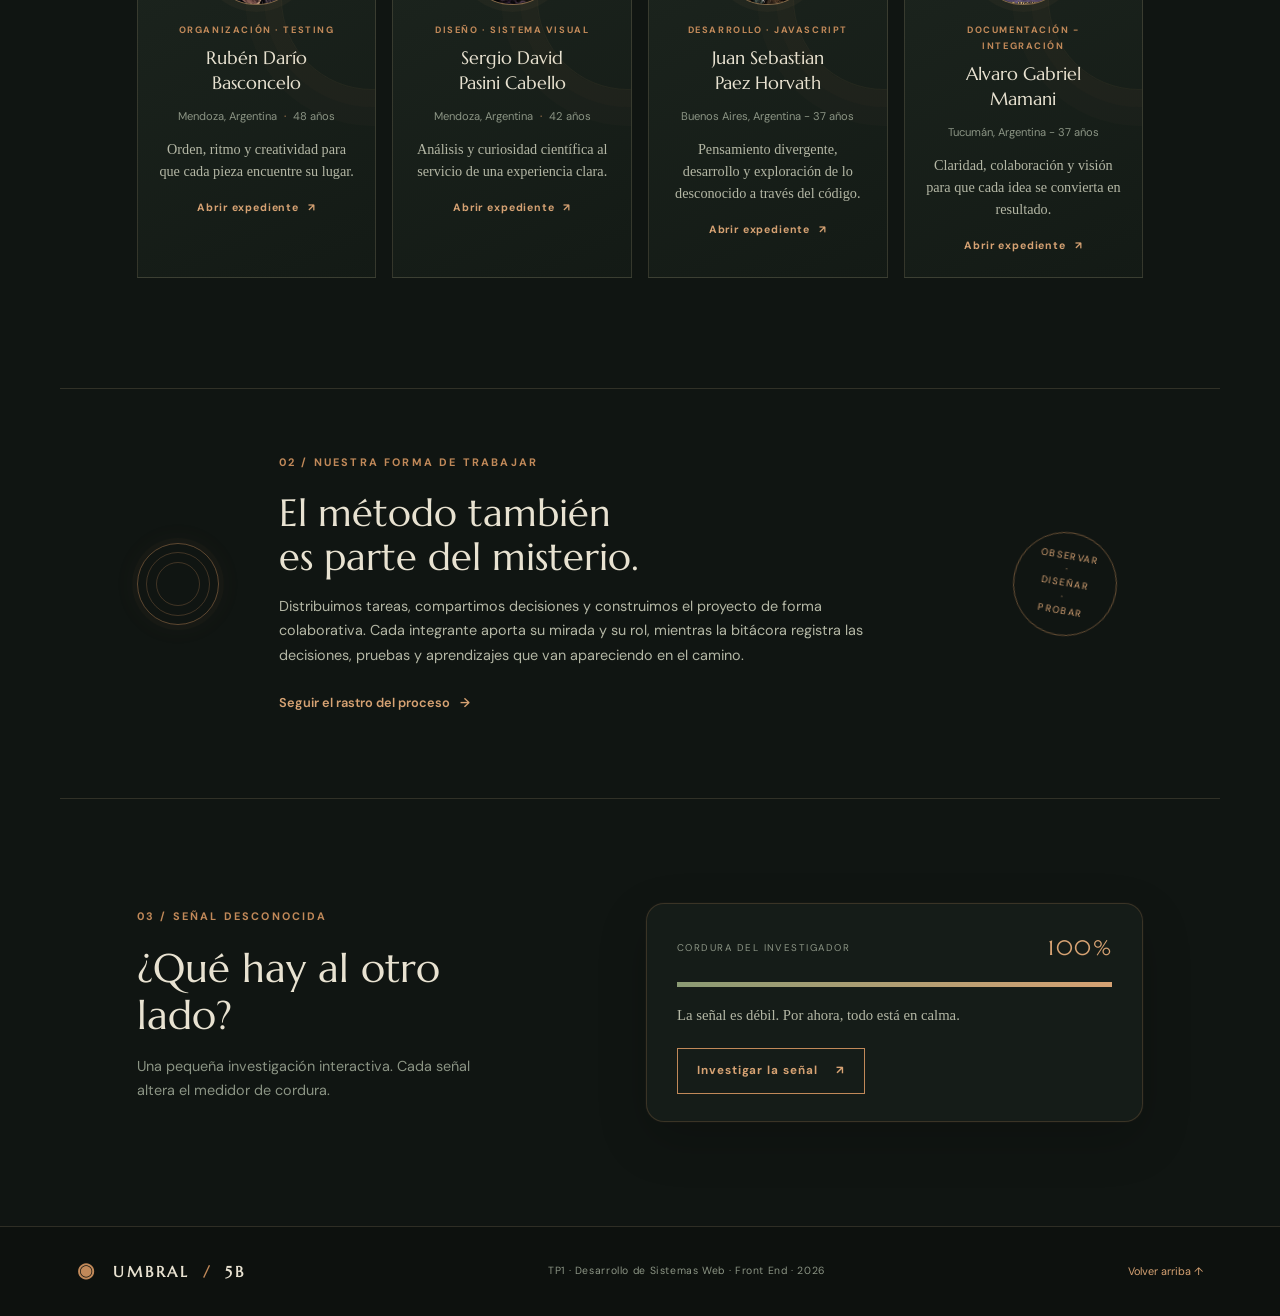
==== commit baa3f760: "Ultimos ajustes" ====
--- a/index.html
+++ b/index.html
@@ -189,7 +189,7 @@
               Paez Horvath
             </h3>
 
-            <p class="card-meta">Buenos Aires, Argentina</p>-</span> 37 años</p>
+            <p class="card-meta">Buenos Aires, Argentina - 37 años</p>
 
             <p class="card-description">
               Pensamiento divergente, desarrollo y exploración de lo desconocido
